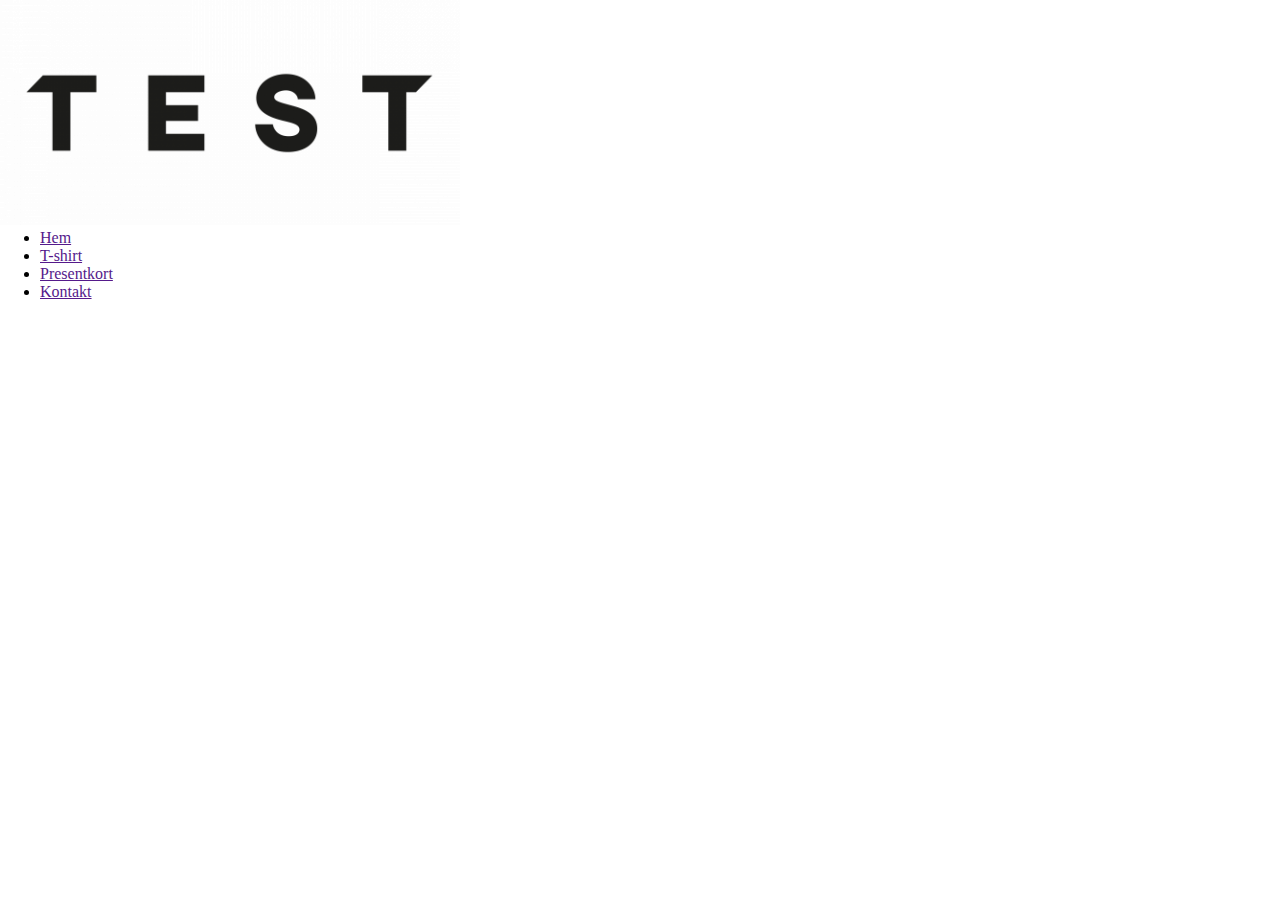
==== index.html @ 5d4c9a72 "lagt till hamburger-meny" ====
<!--todo-->
<!DOCTYPE html>
<html lang="en">
<head>
    <meta charset="UTF-8">
    <meta name="viewport" content="width=device-width, initial-scale=1.0">
    <title>Startsida</title>
    <link rel="stylesheet" href="css/style.css">

</head>
<body class="grid-wrapper">
 

    <header id="header">


        <a href="">

            <img class="logo" src="misc/test.png" alt="">
        
        </a>
        
    
        </header>

        <nav id="mobilmeny">
            <div class="meny-toggle">
                <div id="bar1"></div>
                <div id="bar2"></div>
                <div id="bar3"></div>
            </div>

            <div id="fake_bar">


            </div>

            <ul class="nav-links">
                <li>
                    <a href="">Hem</a>
                </li>
                <li>
                    <a href="">T-shirt</a>
                </li>
                <li>
                    <a href="">Presentkort</a>
                </li>
                <li>
                    <a href="">Kontakt</a>
                </li>
            </ul>
        </nav>
  

        <section id="banner">

        </section>

        <article id="article">


        </article>


    <script src="js/script.js"></script>
 
</body>
</html>
---- css/style.css ----
*{

    box-sizing: border-box;
    margin: 0;


}

html,body {
    width: 100%;
    height: 100%;
    margin: 0px;
    padding: 0px;
    overflow-x: hidden;
}

/* Styling Mobil-sida */

@media only screen and (max-width: 500px) {

    
    .grid-wrapper{


        display: grid;
        height: 100vh;
        width: 100vw;
        grid-template-columns: 1fr 1fr;
        grid-template-rows: 1fr 4fr 2fr 2fr 2fr ;
        grid-template-areas:
        
        "he na"
        "ba ba"
        "a1 a1"
        "s1 s1"
        "fo fo";
    }

    #header{
        grid-area: he;
        display: flex;
        background-color: gray;
        width: 100%;
        justify-content: space-around;
        align-items: center;
        z-index: 2;
    }

    .logo{

        width: 150px;
        height: 60x;

    }

    nav {

        grid-area: na;
        z-index: 1;
    }

    #mobilmeny{

        background-color: gray;    }


    .meny-toggle {

        position: absolute;
        top: 25px;
        right: 60px;
        cursor: pointer;
    }

    #fake_bar{
        z-index: 2;
        height: 100%;
        width: 100%;
        background-color: gray;
    }


    .meny-toggle div{
        margin-top: 5px;
        width: 25px;
        height: 3px;
        background-color: white;
        border-radius: 10%;
    }

    #bar1{

        border-radius: 5px;

    }

    #bar2{
        border-radius: 5px;

    }

    #bar3{

        border-radius: 5px;

    }

    .toggle #bar1 {
        transform: rotate(-45deg) translate(-5px, 6px);
    }
    
    .toggle #bar2 {
        opacity: 0;
    }
    
    .toggle #bar3 {
        transform: rotate(45deg) translate(-5px, -6px);
    }

    .nav-links{


      position: absolute;
      top: -1000px;
      left: 0;
      display: flex;
      justify-content: space-evenly;
      align-items: center;
    flex-direction: column;
      background-color: white;
      transition: all 0.2s;  
      height: 305px;
      width: 100%;
      z-index: -1;
      transition: 1.4s;
    }

    .nav-active{

       
        top: 76px !important; 
        z-index: -1;
        display: flex;
        justify-content: space-evenly;
        align-items: center;
    }

    #mobilmeny{

        text-decoration: none;

    }

    .nav-links{

        list-style-type: none;

    }

    .nav-links a{

        font-family: -apple-system, BlinkMacSystemFont, 'Segoe UI', Roboto, Oxygen, Ubuntu, Cantarell, 'Open Sans', 'Helvetica Neue', sans-serif;
        text-decoration: none;
        color: black;
        font-size: 20px;
    }




    #menu{

        display: none;

    }

    #banner{

        background-color: rgb(27, 112, 32);
        grid-area: ba;
    }


    #article{
        background-color: black;
        grid-area: a1;


    }
}
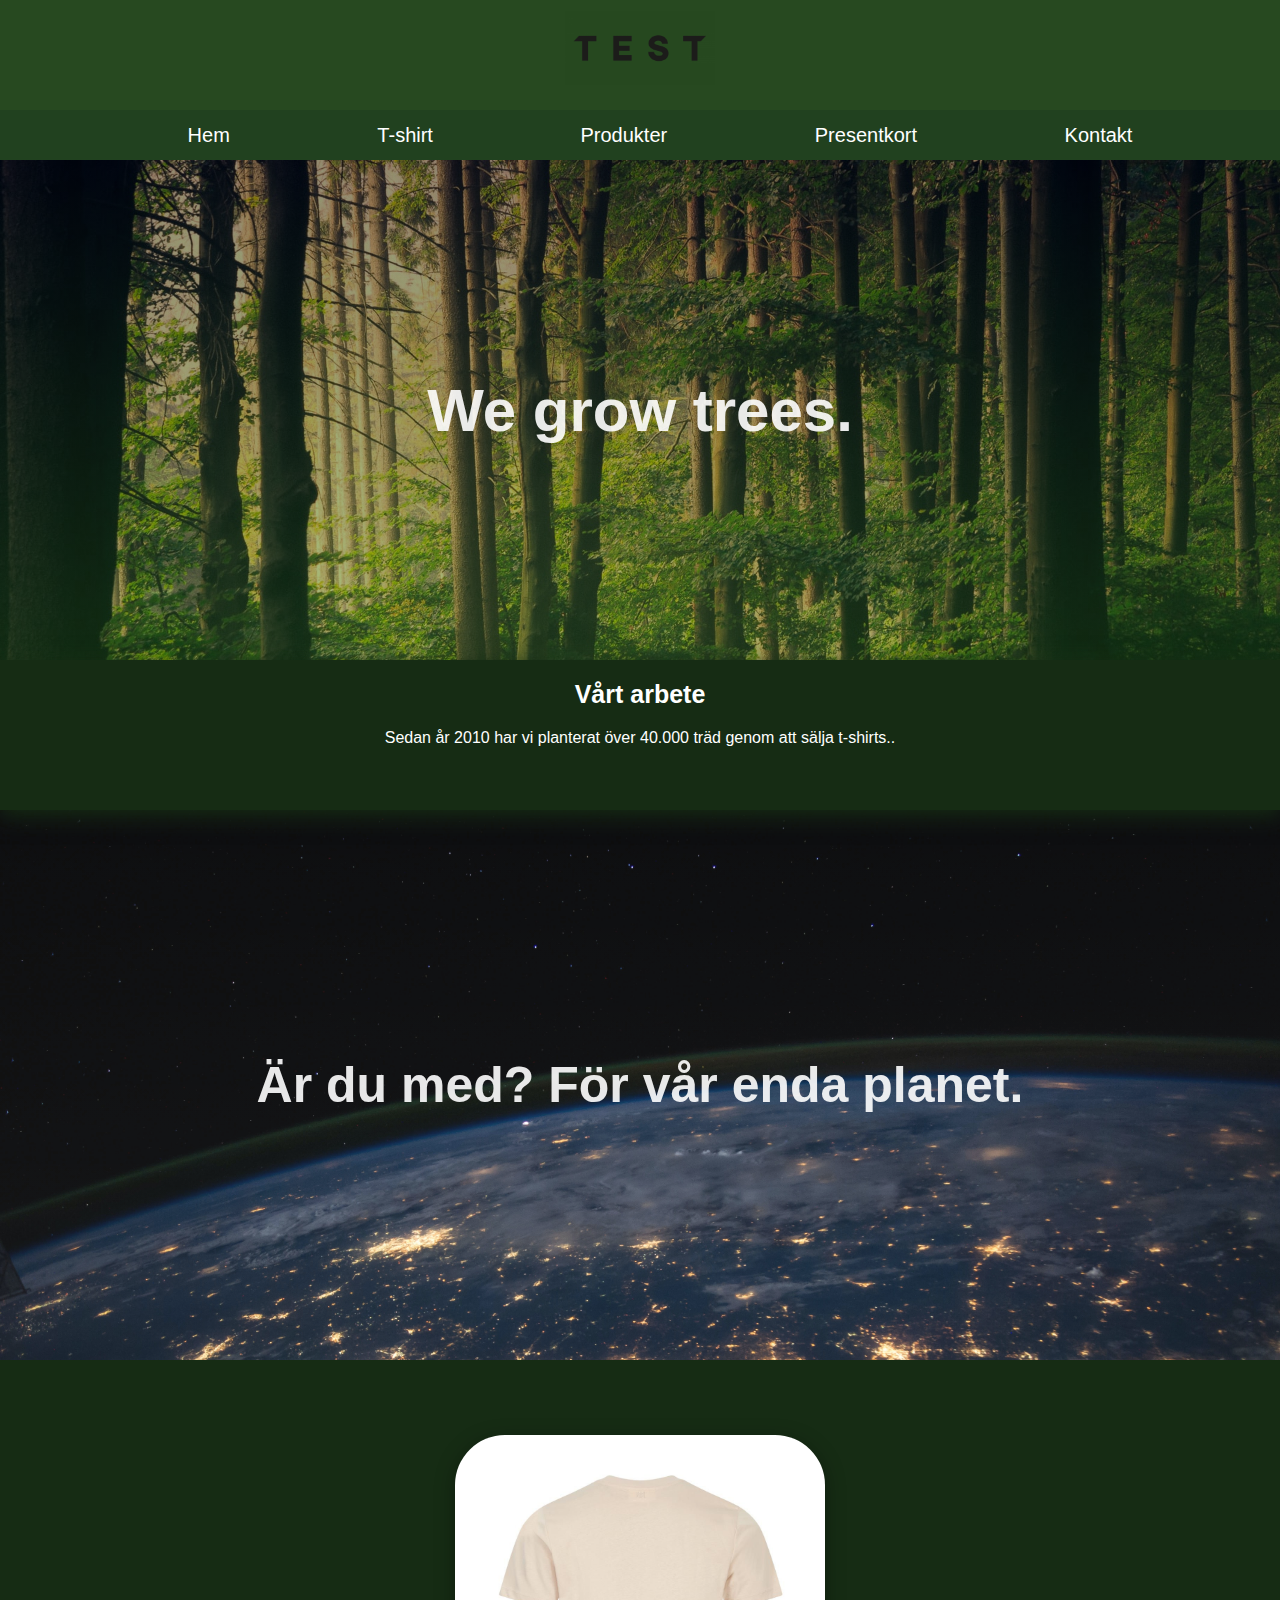
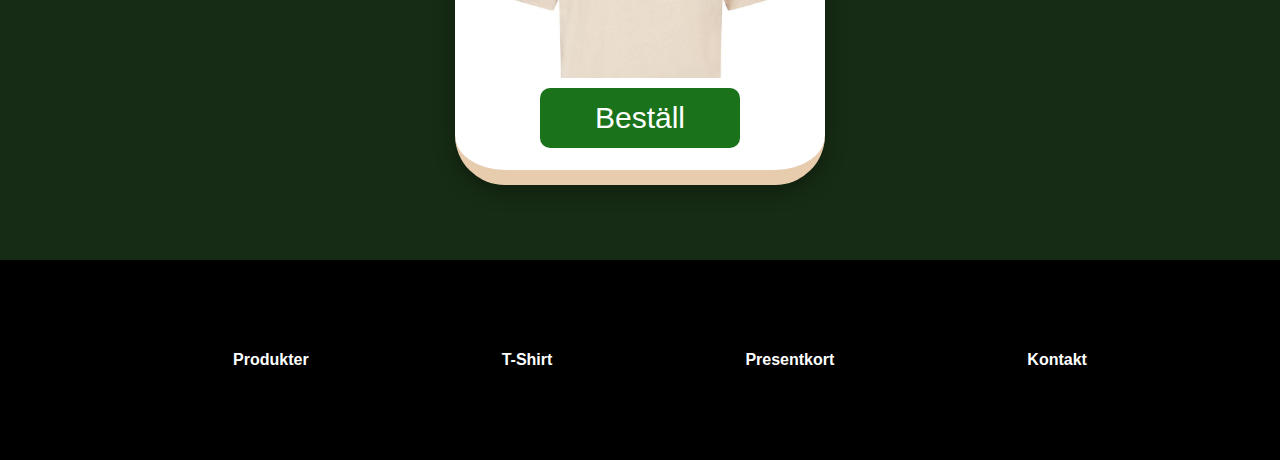
==== commit 63753134: "bytt media queries så att mobilen är allmän + lite annat" ====
--- a/index.html
+++ b/index.html
@@ -39,8 +39,12 @@
                 <li>
                     <a href="">Hem</a>
                 </li>
+
                 <li>
                     <a href="">T-shirt</a>
+                </li>
+                <li>
+                    <a href="">Produkter</a>
                 </li>
                 <li>
                     <a href="">Presentkort</a>
@@ -54,13 +58,52 @@
 
         <section id="banner">
 
+                <h1>We grow trees.</h1>
+
         </section>
 
         <article id="article">
-
+            <h2>Vårt arbete</h2>
+            <p>Sedan år 2010 har vi planterat över 40.000 träd genom att sälja t-shirts..</p>
 
         </article>
 
+        <section id="section">
+
+            <h3>Är du med? För vår enda planet.</h1>
+
+            
+        </section>
+
+        <section id="produkt_display">
+            
+            <div id="produkt">
+
+                <div id="produkt_bild">
+                    
+
+            
+
+                </div>
+
+                <div class="buy_button">Beställ</div>
+
+            </div>
+
+
+        </section>
+
+
+        <footer>
+
+            <ul id="footer_meny">
+                <li>Produkter</li>
+                <li>T-Shirt</li>
+                <li>Presentkort</li>
+                <li>Kontakt</li>
+              </ul>
+
+        </footer>
 
     <script src="js/script.js"></script>
  
--- a/css/style.css
+++ b/css/style.css
@@ -2,7 +2,9 @@
 
     box-sizing: border-box;
     margin: 0;
-
+    color: white;
+    font-family: -apple-system, BlinkMacSystemFont, 'Segoe UI', Roboto, Oxygen, Ubuntu, Cantarell, 'Open Sans', 'Helvetica Neue', sans-serif;
+    list-style-type: none;
 
 }
 
@@ -16,30 +18,31 @@
 
 /* Styling Mobil-sida */
 
-@media only screen and (max-width: 500px) {
+
 
     
     .grid-wrapper{
 
 
         display: grid;
-        height: 100vh;
-        width: 100vw;
+        height: 1450px;
+        width: 100%;
         grid-template-columns: 1fr 1fr;
-        grid-template-rows: 1fr 4fr 2fr 2fr 2fr ;
+        grid-template-rows: 100px 300px 150px 300px 400px 200px ;
         grid-template-areas:
         
         "he na"
         "ba ba"
         "a1 a1"
         "s1 s1"
+        "pr pr"
         "fo fo";
     }
 
     #header{
         grid-area: he;
         display: flex;
-        background-color: gray;
+        background-color: rgb(39, 73, 32);
         width: 100%;
         justify-content: space-around;
         align-items: center;
@@ -61,7 +64,7 @@
 
     #mobilmeny{
 
-        background-color: gray;    }
+        background-color: rgb(39, 73, 32);    }
 
 
     .meny-toggle {
@@ -76,7 +79,7 @@
         z-index: 2;
         height: 100%;
         width: 100%;
-        background-color: gray;
+        background-color: rgb(39, 73, 32);
     }
 
 
@@ -119,7 +122,7 @@
 
     .nav-links{
 
-
+        
       position: absolute;
       top: -1000px;
       left: 0;
@@ -127,7 +130,7 @@
       justify-content: space-evenly;
       align-items: center;
     flex-direction: column;
-      background-color: white;
+      background-color: rgb(33, 65, 31);
       transition: all 0.2s;  
       height: 305px;
       width: 100%;
@@ -145,23 +148,21 @@
         align-items: center;
     }
 
+
+
     #mobilmeny{
 
         text-decoration: none;
 
     }
 
-    .nav-links{
-
-        list-style-type: none;
-
-    }
+
 
     .nav-links a{
 
         font-family: -apple-system, BlinkMacSystemFont, 'Segoe UI', Roboto, Oxygen, Ubuntu, Cantarell, 'Open Sans', 'Helvetica Neue', sans-serif;
         text-decoration: none;
-        color: black;
+        color: rgb(255, 255, 255);
         font-size: 20px;
     }
 
@@ -175,16 +176,188 @@
     }
 
     #banner{
-
-        background-color: rgb(27, 112, 32);
+        display: flex;
+        justify-content: center;
+        align-items: center;
+        background-image: linear-gradient(#0000006c, #2a5e0765),  url(/img/nature.jpg);
+        background-size: cover;
         grid-area: ba;
     }
 
 
+    article h2{
+
+        margin-top: 20px;
+        text-align: center;
+    }
+
+    article p{
+
+        margin-top: 20px;
+        text-align: center;
+    }
+
+    h1{
+        opacity: 0.9;
+        font-size: 45px;
+
+    }
+
+    h2{
+
+        font-size: 25px;
+
+    }
+
+    h3{
+        opacity: 0.9;
+        font-size: 22px;
+
+    }
+
+
+
+
     #article{
+        display: flex;
+        background-color: rgb(22, 44, 20);
+        grid-area: a1;
+        display: inline-block;
+        box-shadow: 0px 5px 20px rgb(22, 44, 20);
+        z-index: 3;
+    }
+
+    #section{
+
+        display: flex;
+        background-color: rgb(124, 124, 124);
+        grid-area: s1;
+        background-image: linear-gradient(#ffffff0e, #ffffff15),  url(/img/space.jpg);
+        background-size: cover;
+        justify-content: center;
+        align-items: center;
+    }
+
+
+    #produkt_display{
+
+        display: flex;
+        grid-area: pr;
+        background-color: rgb(22, 44, 20);
+        justify-content: center;
+        align-items: center;
+
+
+    }
+
+    #produkt{
+        display: flex;
+        justify-content: center;
+        align-items: center;
+        flex-direction: column;
+        background-color: #FFFFFF;
+        width: 370px;
+        height: 350px;
+        border-radius: 50px;
+        border-bottom: 15px solid #e7cdae;
+        box-shadow: 0px 5px 20px rgba(0, 0, 0, 0.349);
+
+    }
+
+    #produkt_bild{
+
+        
+        background-image: url(/img/tshirt.jpg);
+        background-size: cover;
+        width: 350px;
+        height: 220px;
+        
+
+    }
+
+    .buy_button{
+
+        display: flex;
+        align-items: center;
+        width: 200px;
+        height: 60px;
+        border-radius: 10px;
+        font-size: 30px;
+        font-family: -apple-system, BlinkMacSystemFont, 'Segoe UI', Roboto, Oxygen, Ubuntu, Cantarell, 'Open Sans', 'Helvetica Neue', sans-serif;
+        justify-content: center;
+        color: white;
+        margin-top: 10px;
+        background-color: rgb(26, 114, 26);
+
+    }
+
+    footer{
+
+
+        grid-area: fo;
         background-color: black;
-        grid-area: a1;
-
-
-    }
-}+    }
+
+
+    #footer_meny{
+
+        display: flex;
+        justify-content: space-evenly;
+        height: 100%;
+        align-items: center;
+        font-weight: bold;
+
+    }
+    
+    
+      
+
+    /* Styling Desktop-sida */
+
+    @media only screen and (min-width: 600px) {
+
+        .grid-wrapper{
+
+
+            display: grid;
+            height: 2060px;
+            width: 100%;
+            grid-template-columns: 1fr 1fr;
+            grid-template-rows: 100px 60px 500px 150px 550px 500px 200px ;
+            grid-template-areas:
+            
+            "he he"
+            "na na"
+            "ba ba"
+            "a1 a1"
+            "s1 s1"
+            "pr pr"
+            "fo fo";
+        }
+
+        .nav-links{
+
+            position: static;
+            height: 50px;
+            flex-direction: row;
+        }
+
+        #fake_bar{
+
+            height: 10px;
+
+        }
+
+        h1{
+
+            font-size: 60px;
+
+        }
+
+        h3{
+
+            font-size: 50px;
+
+        }
+
+    }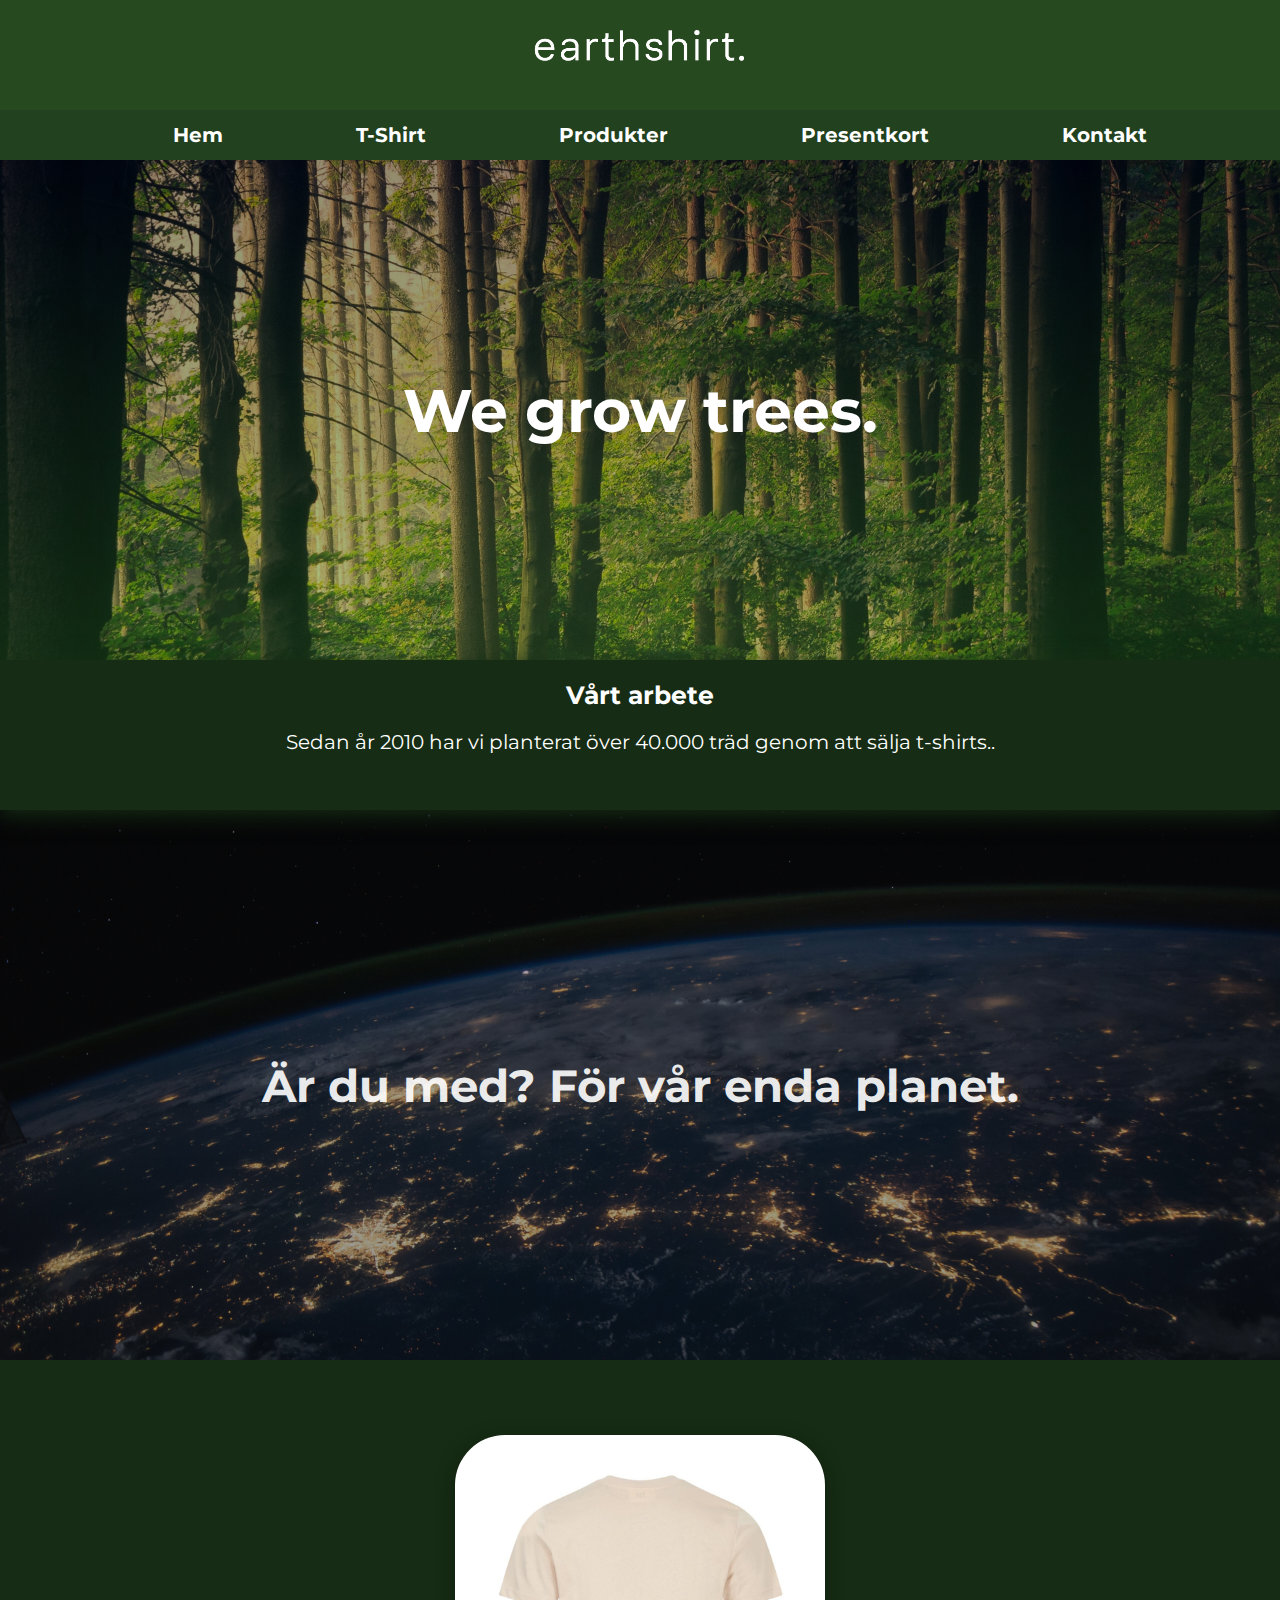
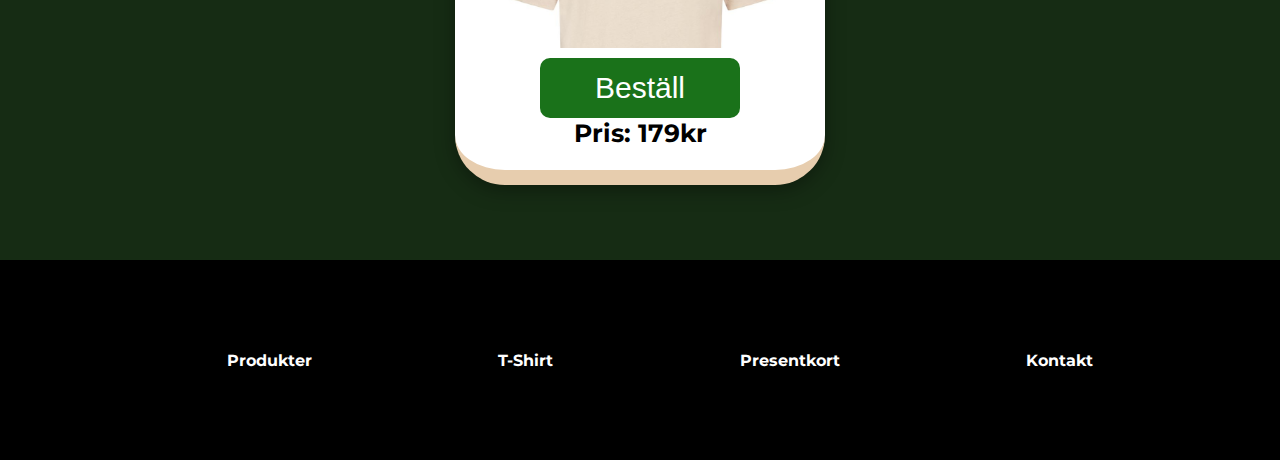
==== commit f911e9e4: "lagt till logga, fixat paletter till tshirt, ändrat sortiment/produkter sida" ====
--- a/index.html
+++ b/index.html
@@ -6,6 +6,9 @@
     <meta name="viewport" content="width=device-width, initial-scale=1.0">
     <title>Startsida</title>
     <link rel="stylesheet" href="css/style.css">
+
+    <link rel="preconnect" href="https://fonts.gstatic.com">
+    <link href="https://fonts.googleapis.com/css2?family=Montserrat:wght@300&display=swap" rel="stylesheet">
 
 </head>
 <body class="grid-wrapper">
@@ -16,7 +19,7 @@
 
         <a href="">
 
-            <img class="logo" src="misc/test.png" alt="">
+            <img class="logo" src="img/earthshirt_logo.png" alt="">
         
         </a>
         
@@ -37,38 +40,48 @@
 
             <ul class="nav-links">
                 <li>
-                    <a href="">Hem</a>
+                    <strong>
+                        <a href="/index.html">Hem</a>
+                    </strong>
+                    
                 </li>
 
                 <li>
-                    <a href="">T-shirt</a>
+                    <strong>
+                        <a href="/tshirt.html">T-Shirt</a>
+                    </strong>
                 </li>
                 <li>
-                    <a href="">Produkter</a>
+                <strong>
+                    <a href="/produkter.html">Produkter</a>
+                </strong>
                 </li>
                 <li>
-                    <a href="">Presentkort</a>
+                    <strong>
+                        <a href="/presentkort.html">Presentkort</a>
+                    </strong>
+                    
                 </li>
                 <li>
-                    <a href="">Kontakt</a>
+                    <strong>
+                        <a href="/kontakt.html">Kontakt</a>
+                    </strong>
                 </li>
             </ul>
         </nav>
   
 
         <section id="banner">
-
                 <h1>We grow trees.</h1>
-
         </section>
 
-        <article id="article">
+        <article id="article_home">
             <h2>Vårt arbete</h2>
             <p>Sedan år 2010 har vi planterat över 40.000 träd genom att sälja t-shirts..</p>
 
         </article>
 
-        <section id="section">
+        <section id="section_planet">
 
             <h3>Är du med? För vår enda planet.</h1>
 
@@ -86,8 +99,8 @@
 
                 </div>
 
-                <div class="buy_button">Beställ</div>
-
+                <a href="/tshirt.html" class="buy_button">Beställ</a>
+                <h2 id="pris">Pris: 179kr</h2>
             </div>
 
 
--- a/css/style.css
+++ b/css/style.css
@@ -3,10 +3,12 @@
     box-sizing: border-box;
     margin: 0;
     color: white;
-    font-family: -apple-system, BlinkMacSystemFont, 'Segoe UI', Roboto, Oxygen, Ubuntu, Cantarell, 'Open Sans', 'Helvetica Neue', sans-serif;
+    font-family: 'Montserrat', sans-serif;
     list-style-type: none;
 
 }
+
+
 
 html,body {
     width: 100%;
@@ -17,10 +19,7 @@
 }
 
 /* Styling Mobil-sida */
-
-
-
-    
+ 
     .grid-wrapper{
 
 
@@ -39,6 +38,62 @@
         "fo fo";
     }
 
+    .grid-wrapper-tshirt{
+
+
+        display: grid;
+        height: 1700px;
+        width: 100%;
+        grid-template-columns: 1fr 1fr;
+        grid-template-rows: 100px 350px 350px 300px 400px 200px ;
+        grid-template-areas:
+        
+        "he na"
+        "pi pi"
+        "if if"
+        "ik ik"
+        "gi gi"
+        "fo fo";
+
+
+
+    }
+
+    .grid-wrapper-produkter{
+
+        display: grid;
+        height: 2950px;
+        width: 100%;
+        grid-template-columns: 1fr 1fr;
+        grid-template-rows: 100px 150px 1250px 1250px 200px ;
+        grid-template-areas:
+        
+        "he na"
+        "pf pf"
+        "p1 p1"
+        "p2 p2"
+        "fo fo";
+
+    }
+
+    .grid-wrapper-presentkort {
+        
+        display: grid;
+        height: 1350px;
+        width: 100%;
+        grid-template-columns: 1fr 1fr;
+        grid-template-rows: 100px 600px 450px 200px ;
+        grid-template-areas:
+        
+        "he na"
+        "pk pk"
+        "ch ch"
+        "fo fo";
+
+        
+    }
+
+
     #header{
         grid-area: he;
         display: flex;
@@ -51,8 +106,8 @@
 
     .logo{
 
-        width: 150px;
-        height: 60x;
+        width: 250px;
+        height: 50px;
 
     }
 
@@ -129,7 +184,7 @@
       display: flex;
       justify-content: space-evenly;
       align-items: center;
-    flex-direction: column;
+        flex-direction: column;
       background-color: rgb(33, 65, 31);
       transition: all 0.2s;  
       height: 305px;
@@ -160,14 +215,18 @@
 
     .nav-links a{
 
-        font-family: -apple-system, BlinkMacSystemFont, 'Segoe UI', Roboto, Oxygen, Ubuntu, Cantarell, 'Open Sans', 'Helvetica Neue', sans-serif;
+        font-family: 'Montserrat', sans-serif;
         text-decoration: none;
         color: rgb(255, 255, 255);
         font-size: 20px;
     }
 
 
-
+    #pris {
+
+        color: black;
+
+    }
 
     #menu{
 
@@ -185,21 +244,23 @@
     }
 
 
-    article h2{
+
+    #article_home h2{
 
         margin-top: 20px;
         text-align: center;
     }
 
-    article p{
+    #article_home p{
 
         margin-top: 20px;
         text-align: center;
     }
 
     h1{
-        opacity: 0.9;
+        opacity: 1;
         font-size: 45px;
+     
 
     }
 
@@ -218,7 +279,7 @@
 
 
 
-    #article{
+    #article_home{
         display: flex;
         background-color: rgb(22, 44, 20);
         grid-area: a1;
@@ -227,7 +288,7 @@
         z-index: 3;
     }
 
-    #section{
+    #section_planet{
 
         display: flex;
         background-color: rgb(124, 124, 124);
@@ -270,7 +331,7 @@
         background-image: url(/img/tshirt.jpg);
         background-size: cover;
         width: 350px;
-        height: 220px;
+        height: 190px;
         
 
     }
@@ -286,6 +347,7 @@
         font-family: -apple-system, BlinkMacSystemFont, 'Segoe UI', Roboto, Oxygen, Ubuntu, Cantarell, 'Open Sans', 'Helvetica Neue', sans-serif;
         justify-content: center;
         color: white;
+        text-decoration: none;
         margin-top: 10px;
         background-color: rgb(26, 114, 26);
 
@@ -308,9 +370,267 @@
         font-weight: bold;
 
     }
-    
-    
-      
+
+    /* T-Shirt-produktsida */
+    
+    
+    #product-images{
+        grid-area: pi;
+        background-color: rgb(255, 255, 255);
+    
+    }
+
+    #product-images #product-image{
+        width: 100%;
+        height:100%;
+        background-color: rgb(255, 255, 255);
+        display: flex;
+        justify-content: center;
+        position: relative;
+    }
+
+    #product-info{
+        grid-area: if;
+        background-color: rgb(39 73 32);
+    }
+
+    #text-holder{
+
+        width: 100%;
+        height: 300px;
+        display: flex;
+        justify-content: center;
+        align-items: center;
+        flex-direction: column;
+    }
+
+
+    #text-holder-gift{
+
+        width: 100%;
+        height: 300px;
+        display: flex;
+        justify-content: space-evenly;
+        align-items: center;
+        flex-direction: column;
+    }
+
+    .pris{
+
+        color: rgb(59, 182, 100);
+
+    }
+
+    #description{
+        margin-top: 30px;
+        margin-left: 30px;
+        margin-right: 30px;
+        text-align: center;
+    }
+
+    #pic1{
+        width: 330px;
+        height: 350px;
+    }
+    
+
+    #shadow{
+
+        position: absolute;
+        width: 100%;
+        height: 100%;
+        background-color: rgba(36, 73, 49, 0.151);    
+    }
+
+
+
+    /* Paletter */
+
+    #palettes{
+        width: 100%;
+        display: flex;
+        z-index: 2;
+        position: absolute;
+        bottom: 0;
+    }
+
+ 
+
+    #palettes a {
+        height: 30px;
+        width: 30px;
+        box-shadow: 2px 1px 10px rgb(0, 0, 0);
+        display: block;
+        margin-left: 10px;
+        margin-bottom: 20px;
+        border-radius: 30px;
+
+    }
+
+
+    #green{
+
+        background-color: rgb(12, 87, 21);
+
+    }
+
+    #blue {
+
+        background-color: rgb(8, 66, 141);
+
+    }
+
+    #red{
+
+        background-color: rgb(235, 13, 13);
+
+    }
+
+    
+    .kolumn {
+
+        width: 100%;
+        align-items: center;
+        text-align: center;
+        display: flex;
+        flex-direction: column;
+
+
+    }
+
+    #ikoner{
+        width: 100%;
+        display: flex;
+    }
+
+    #process{
+
+        grid-area: ik;
+        display: flex;
+        flex-direction: column;
+        justify-content: center;
+        align-items: center;
+        background-color: rgba(125, 185, 117, 0.479);
+    }
+
+    #process h2{
+
+
+        color: rgba(44, 44, 44, 0.973);
+        margin-bottom: 30px;
+    }
+
+
+    #process p{
+        font-weight: bold;
+        color: rgb(54, 54, 54);
+    }
+    
+
+    /* Produkter-sida */
+
+
+
+    #produkter_rubrik{
+
+        color: rgb(27, 77, 27);
+
+    }
+
+    #produkter_info{
+
+        grid-area: pf;
+        display: flex;
+        justify-content: center;
+        align-items: center;
+    }
+
+    #product-section-1{
+
+        grid-area: p1;
+        display: flex;
+        flex-direction: column;
+        justify-content: space-evenly;
+        align-items: center;
+    }
+
+    #product-section-2{
+
+        grid-area: p2;
+        display: flex;
+        flex-direction: column;
+        justify-content: space-evenly;
+        align-items: center;
+
+    }
+
+    .product-box{
+
+        display: flex;
+        flex-direction: column-reverse;
+        justify-content: center;
+        align-items: center;
+        background-color: rgba(128, 128, 128, 0.171);
+        box-shadow: 5px 5px 25px rgb(0, 0, 0);
+        border-radius: 25px;
+        height: 380px;
+        width: 355px;
+    }
+
+    #produkt-1{
+
+
+        background-image: url("/img/tshirt.jpg");
+        background-size: cover;
+        background-repeat: no-repeat;
+
+    }
+
+
+    
+    .kolumn img{
+
+        display: inline;
+        width: 80px;
+
+    }
+
+
+
+    #giftcard{
+
+        grid-area: gi;
+        background-image: url(/img/presentkort_front.jpg);
+        background-size: cover;
+    }
+
+
+    /* Presentkorts-sida */
+
+    #presentkort_main{
+        grid-area: pk;
+        background-color: rgb(77, 136, 77);
+        width: 100%;
+        display: flex;
+        flex-direction: column;
+        align-items: center;
+    }
+
+    #presentkort_main img{
+
+        width: 200px;
+        height: 200px;
+
+    }
+
+    #choose {
+
+        grid-area: ch;
+        background-color: gray;
+
+    }
+
+
 
     /* Styling Desktop-sida */
 
@@ -335,6 +655,55 @@
             "fo fo";
         }
 
+        .grid-wrapper-tshirt{
+
+
+            display: grid;
+            height: 1560px;
+            width: 100%;
+            grid-template-columns: 1fr 1fr;
+            grid-template-rows: 100px 60px 500px 300px 400px 200px ;
+            grid-template-areas:
+            
+            "he he"
+            "na na"
+            "pi if"
+            "ik ik"
+            "gi gi"
+            "fo fo";
+        }
+
+        .grid-wrapper-produkter{
+
+            display: grid;
+            height: 2110px;
+            width: 100%;
+            grid-template-columns: 1fr 1fr;
+            grid-template-rows: 100px 60px 150px 800px 800px 200px ;
+            grid-template-areas:
+            
+            "he he"
+            "na na"
+            "pf pf"
+            "p1 p2"
+            "p1 p2"
+            "fo fo";
+    
+        }
+
+
+    
+
+
+        #pic1{
+
+            margin-top: 55px;
+
+        }
+
+
+
+
         .nav-links{
 
             position: static;
@@ -356,8 +725,30 @@
 
         h3{
 
-            font-size: 50px;
-
-        }
+            font-size: 45px;
+        }
+
+        h4{
+
+            font-size: 80px;
+        }
+
+        p{
+
+            font-size: 20px;
+
+        }
+
+ 
+        /* Index-sidan */
+        
+        #section_planet{
+
+            background-image: linear-gradient(#1111115d, #14131371),  url(/img/space.jpg); 
+            background-position: center;
+
+        }
+
+        /* Presenkorts-sida */
 
     }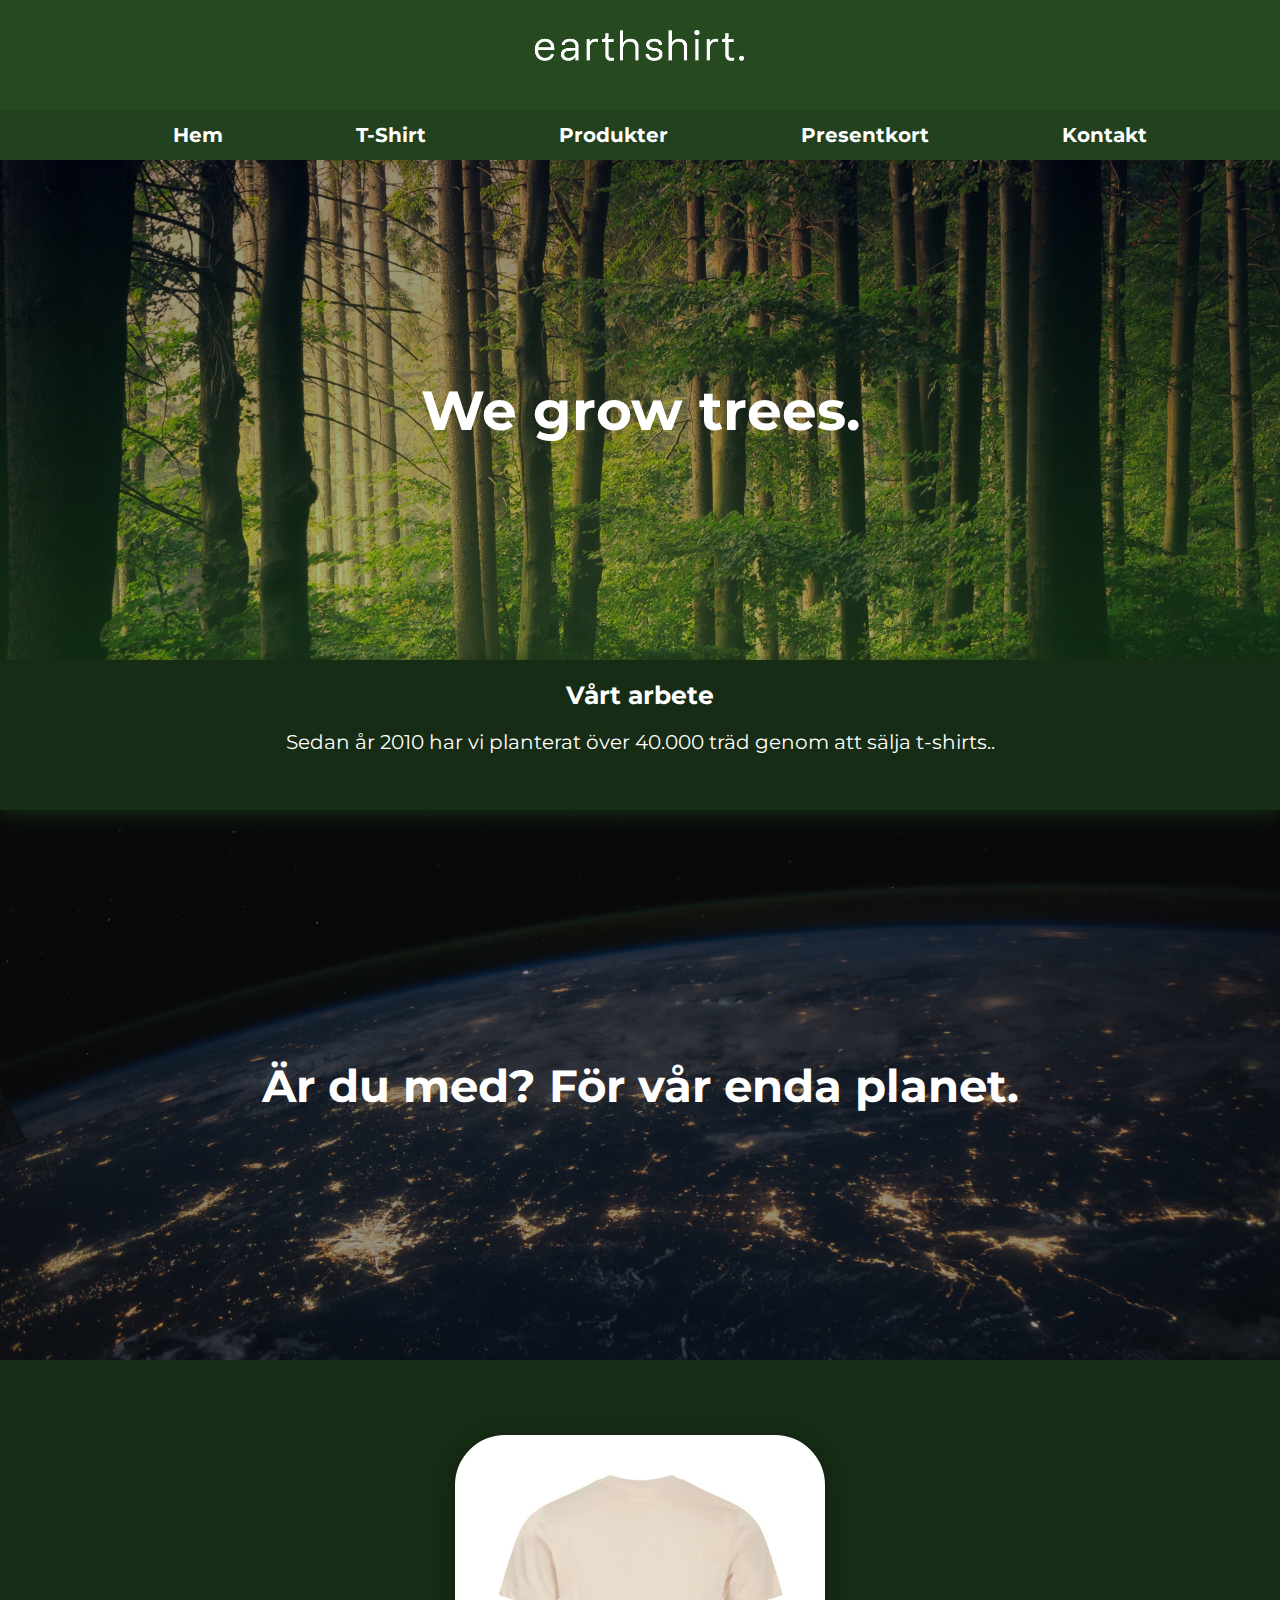
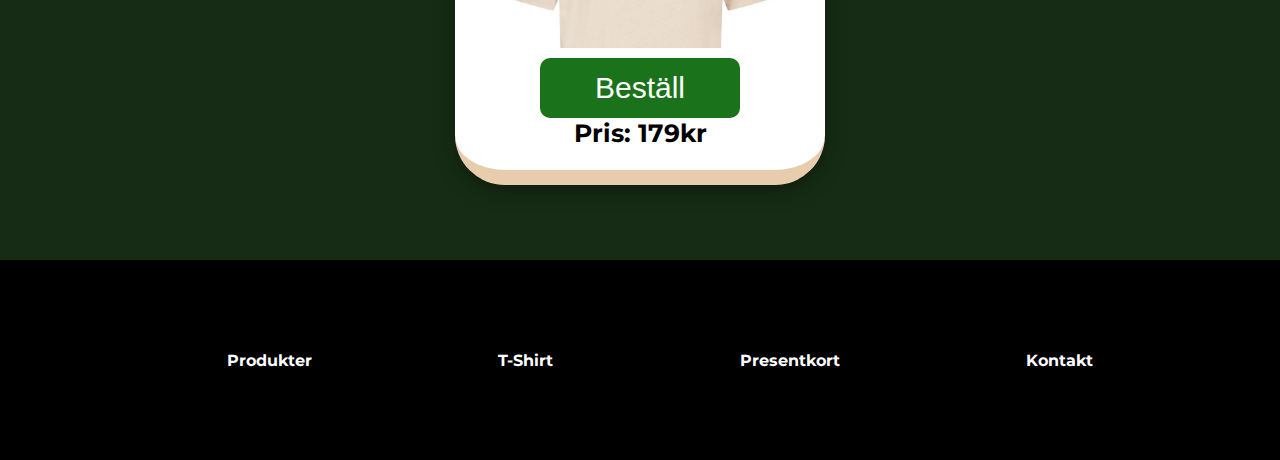
==== commit 65971aa6: "presentkorts-sida, justering på t-shirt sida, fler tshirts" ====
--- a/index.html
+++ b/index.html
@@ -83,7 +83,7 @@
 
         <section id="section_planet">
 
-            <h3>Är du med? För vår enda planet.</h1>
+            <h4>Är du med? För vår enda planet.</h4>
 
             
         </section>
--- a/css/style.css
+++ b/css/style.css
@@ -1,3 +1,5 @@
+html{scroll-behavior:smooth}
+
 *{
 
     box-sizing: border-box;
@@ -8,6 +10,12 @@
 
 }
 
+
+a {
+
+    text-decoration: none;
+
+}
 
 
 html,body {
@@ -16,6 +24,7 @@
     margin: 0px;
     padding: 0px;
     overflow-x: hidden;
+  
 }
 
 /* Styling Mobil-sida */
@@ -79,18 +88,19 @@
     .grid-wrapper-presentkort {
         
         display: grid;
-        height: 1350px;
+        height: 1950px;
         width: 100%;
         grid-template-columns: 1fr 1fr;
-        grid-template-rows: 100px 600px 450px 200px ;
+        grid-template-rows: 100px 600px 400px 50px 600px 200px ;
         grid-template-areas:
         
         "he na"
         "pk pk"
+        "tx tx"
+        "ti ti"
         "ch ch"
         "fo fo";
-
-        
+ 
     }
 
 
@@ -276,6 +286,12 @@
 
     }
 
+    h4{
+        opacity: 1;
+        font-size: 20px;
+
+    }
+
 
 
 
@@ -293,7 +309,7 @@
         display: flex;
         background-color: rgb(124, 124, 124);
         grid-area: s1;
-        background-image: linear-gradient(#ffffff0e, #ffffff15),  url(/img/space.jpg);
+        background-image: linear-gradient(#00000091, #0000006e),  url(/img/space.jpg);
         background-size: cover;
         justify-content: center;
         align-items: center;
@@ -328,7 +344,7 @@
     #produkt_bild{
 
         
-        background-image: url(/img/tshirt.jpg);
+        background-image: url(/img/tshirt-beige.png);
         background-size: cover;
         width: 350px;
         height: 190px;
@@ -377,25 +393,32 @@
     #product-images{
         grid-area: pi;
         background-color: rgb(255, 255, 255);
-    
+        
     }
 
     #product-images #product-image{
         width: 100%;
-        height:100%;
+        height: 100%;
         background-color: rgb(255, 255, 255);
         display: flex;
         justify-content: center;
         position: relative;
+    }
+
+    #product-images #product-image img{
+        margin-top: 30px;
+        width: 250px;
+        height: 250px;
     }
 
     #product-info{
         grid-area: if;
         background-color: rgb(39 73 32);
+        
     }
 
     #text-holder{
-
+        margin-top: 20px;
         width: 100%;
         height: 300px;
         display: flex;
@@ -413,6 +436,12 @@
         justify-content: space-evenly;
         align-items: center;
         flex-direction: column;
+    }
+
+    #text-holder-gift h2{
+
+        text-align: center;
+
     }
 
     .pris{
@@ -456,7 +485,7 @@
 
  
 
-    #palettes a {
+    #palettes div {
         height: 30px;
         width: 30px;
         box-shadow: 2px 1px 10px rgb(0, 0, 0);
@@ -467,22 +496,41 @@
 
     }
 
-
-    #green{
+    #color_text{
+
+        color:black;
+        margin-left: 10px;
+    }
+
+    .green{
 
         background-color: rgb(12, 87, 21);
 
     }
 
-    #blue {
+    .blue {
 
         background-color: rgb(8, 66, 141);
 
     }
 
-    #red{
+    .red{
 
         background-color: rgb(235, 13, 13);
+
+    }
+
+    .beige{
+        
+        background-color: rgb(249, 228, 183);
+
+    }
+
+
+
+    .invisible{
+
+        display: none;
 
     }
 
@@ -580,12 +628,38 @@
     #produkt-1{
 
 
-        background-image: url("/img/tshirt.jpg");
+        background-image: url("/img/tshirt-beige.png");
         background-size: cover;
         background-repeat: no-repeat;
 
     }
 
+    #produkt-2{
+
+
+        background-image: url("/img/tshirt-blue.png");
+        background-size: cover;
+        background-repeat: no-repeat;
+
+    }
+
+    #produkt-3{
+
+
+        background-image: url("/img/tshirt-green.png");
+        background-size: cover;
+        background-repeat: no-repeat;
+
+    }
+
+    #produkt-4{
+
+
+        background-image: url("/img/tshirt-red.png");
+        background-size: cover;
+        background-repeat: no-repeat;
+
+    }
 
     
     .kolumn img{
@@ -594,8 +668,6 @@
         width: 80px;
 
     }
-
-
 
     #giftcard{
 
@@ -605,36 +677,138 @@
     }
 
 
+
+
+
     /* Presentkorts-sida */
 
     #presentkort_main{
         grid-area: pk;
-        background-color: rgb(77, 136, 77);
-        width: 100%;
-        display: flex;
-        flex-direction: column;
-        align-items: center;
-    }
-
-    #presentkort_main img{
-
-        width: 200px;
-        height: 200px;
+        background-image: linear-gradient(#000000a6, #00000048), url("/img/giftcard_trees.jpg");
+        background-size: cover;
+        width: 100%;
+        height: 100%;
+        display: flex;
+        flex-direction: column;
+        align-items: center;
+        justify-content: center;
+    }
+
+
+    #rubrik_present{
+
+
+        font-size: 40px;
+        margin-bottom: 20px;
+
+    }
+
+    #text_present{
+
+        text-align: center;
+
+    }
+
+    #present_link{
+
+        margin-top: 40px;
+
+    }
+
+    #present_button{
+        
+        display: flex;
+        justify-content: center;
+        align-items: center;
+        width: 220px;
+        height: 60px;
+        border-radius: 50px;
+        background-image: linear-gradient(#245524, #2e6631);
+        box-shadow: 2px 1px 20px rgb(0, 0, 0);
+
+    }
+
+
+    #about_gift{
+
+        grid-area: tx;
+        background-color: whitesmoke;
+        display: flex;
+        flex-direction: column;
+        justify-content: space-evenly;
+        align-items: center;
+    }
+
+    #about_rubrik{
+
+        margin-top: 15px;
+        color: green;
+
+    }
+
+    #about_text{
+        line-height: 1.8;
+        text-align: center;
+        color: green;
+
+    }
+
+    #text_grid {
+
+        grid-area: ti;
+        background-color: whitesmoke;
+        display: flex;
+        justify-content: center;
+
+    }
+
+    #text_grid h2{
+
+        color: green;
 
     }
 
     #choose {
 
         grid-area: ch;
-        background-color: gray;
-
-    }
-
+        background-color: whitesmoke;
+        display: flex;
+        flex-direction: column;
+        align-items: center;
+
+    }
+
+    .select_amount {
+
+        background-image: linear-gradient(#5b775b, #2e6631);
+        width: 250px;
+        height: 100px;
+        border-radius: 30px;
+        margin-top: 20px;
+        display: flex;
+        justify-content: center;
+        align-items: center;
+        box-shadow: 1px 1px 10px rgb(0, 0, 0);
+
+
+    }
+
+    #choose h2{
+
+        color: green;
+
+    }
+
+    
+
+    
 
 
     /* Styling Desktop-sida */
 
-    @media only screen and (min-width: 600px) {
+    
+
+    @media only screen and (min-width: 750px) {
 
         .grid-wrapper{
 
@@ -691,6 +865,24 @@
     
         }
 
+        .grid-wrapper-presentkort {
+        
+            display: grid;
+            height: 1820px;
+            width: 100%;
+            grid-template-columns: 1fr 1fr;
+            grid-template-rows: 100px 60px 600px 400px 60px 400px 200px ;
+            grid-template-areas:
+            
+            "he he"
+            "na na"
+            "pk pk"
+            "tx tx"
+            "ti ti"
+            "ch ch"
+            "fo fo";
+     
+        }
 
     
 
@@ -719,18 +911,18 @@
 
         h1{
 
-            font-size: 60px;
+            font-size: 55px;
 
         }
 
         h3{
 
+            font-size: 50px;
+        }
+
+        h4{
+
             font-size: 45px;
-        }
-
-        h4{
-
-            font-size: 80px;
         }
 
         p{
@@ -744,11 +936,45 @@
         
         #section_planet{
 
-            background-image: linear-gradient(#1111115d, #14131371),  url(/img/space.jpg); 
+            background-image: linear-gradient(#11111181, #14131371),  url(/img/space.jpg); 
             background-position: center;
 
         }
 
+        /* T-Shirt-sida */
+
+        #product-images #product-image img{
+
+            width: 400px;
+            height: 400px;
+        }
+
         /* Presenkorts-sida */
 
+
+        #text_present{
+
+            font-size: 25px;
+
+        }
+
+
+        #about_text{
+
+            margin-left: 20%;
+            margin-right: 20%;
+
+        }
+
+
+        #choose{
+
+            flex-direction: row;
+            justify-content: space-evenly;
+            align-content: center;
+            flex-wrap: wrap;
+        }
+
+      
+
     }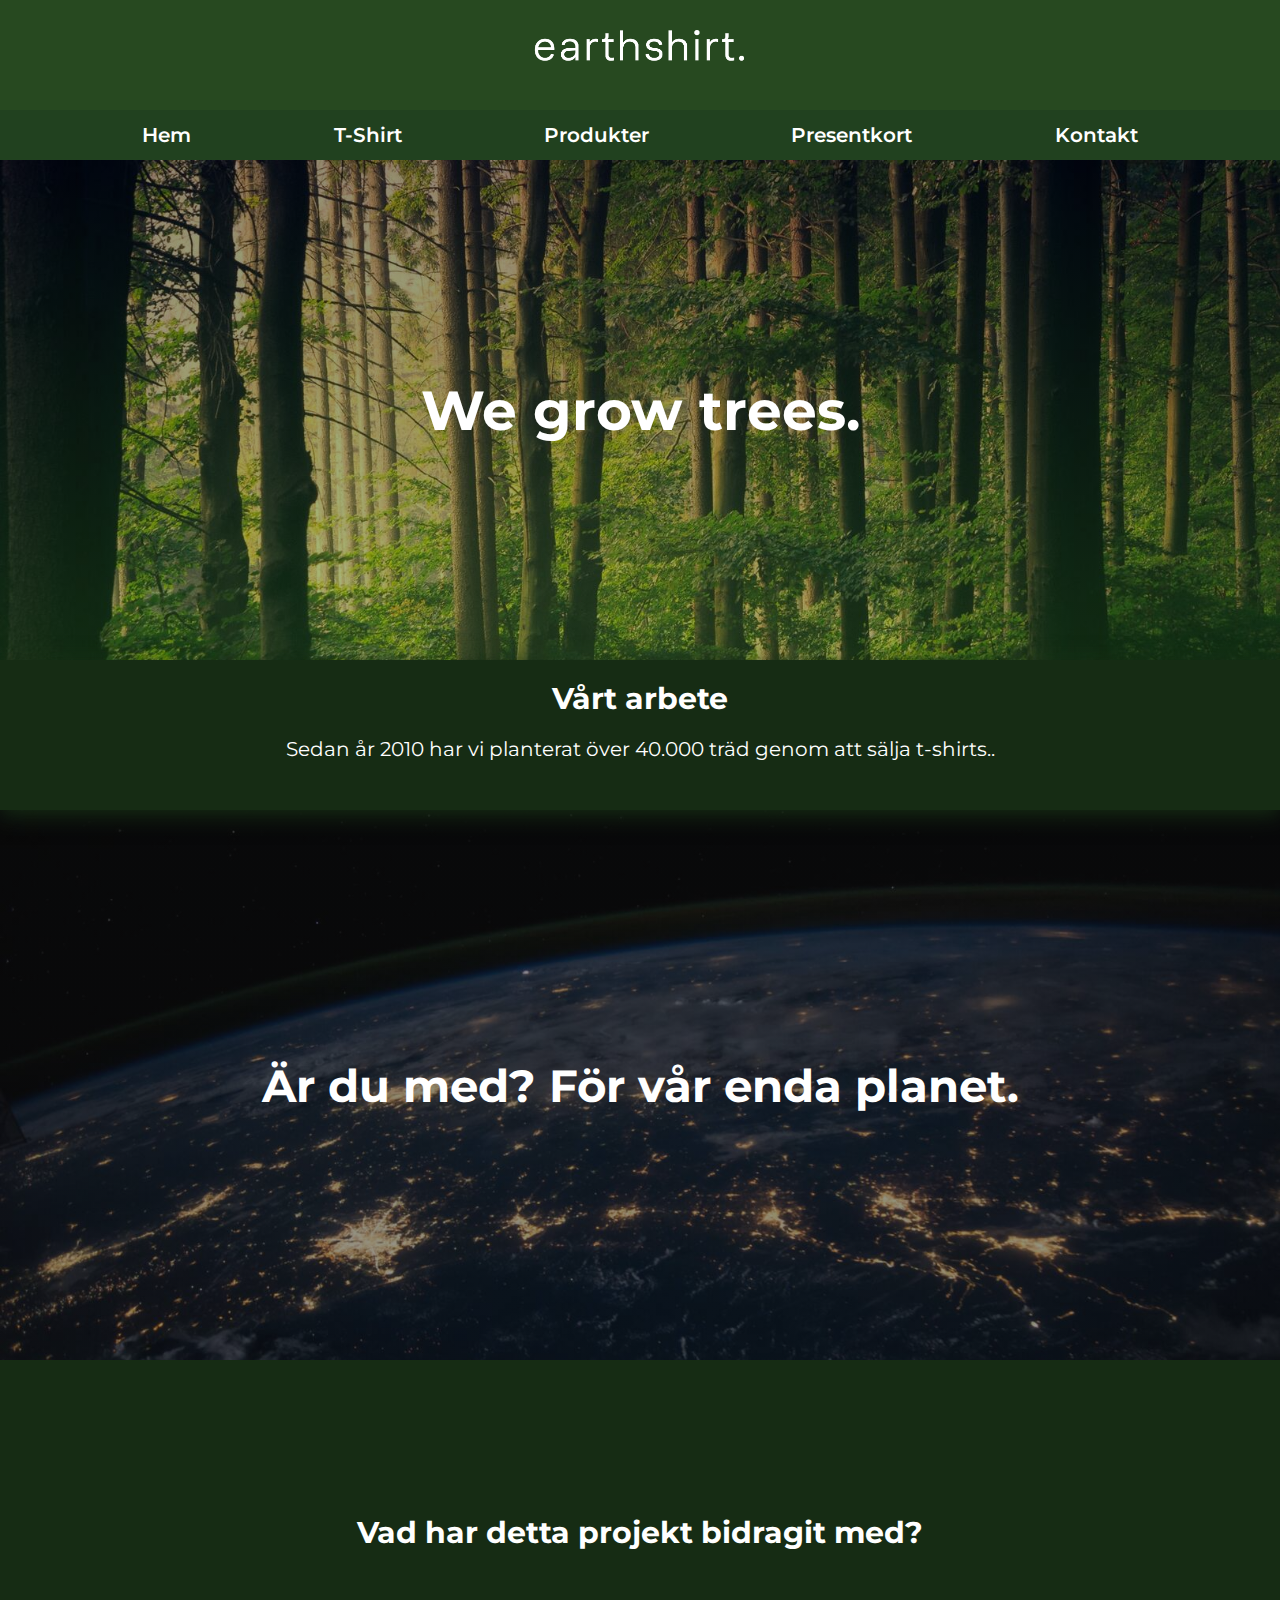
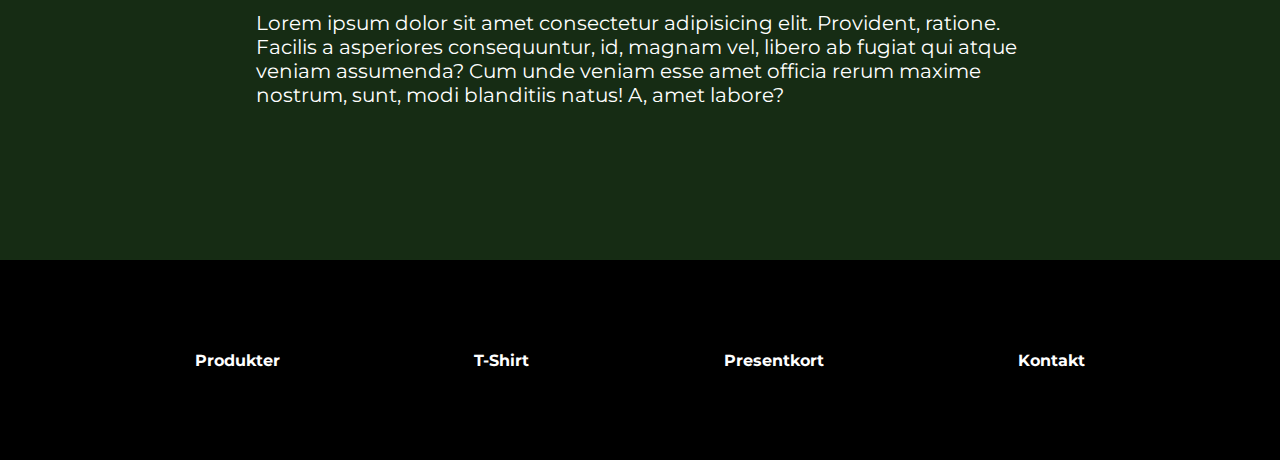
==== commit e13d0048: "Lägre bildstorlek, bättre semantiskt, kontaktsida" ====
--- a/index.html
+++ b/index.html
@@ -40,32 +40,23 @@
 
             <ul class="nav-links">
                 <li>
-                    <strong>
-                        <a href="/index.html">Hem</a>
-                    </strong>
-                    
+                    <a href="/index.html">Hem</a>
                 </li>
 
                 <li>
-                    <strong>
-                        <a href="/tshirt.html">T-Shirt</a>
-                    </strong>
+                    <a href="/tshirt.html">T-Shirt</a>
                 </li>
+
                 <li>
-                <strong>
                     <a href="/produkter.html">Produkter</a>
-                </strong>
                 </li>
+
                 <li>
-                    <strong>
-                        <a href="/presentkort.html">Presentkort</a>
-                    </strong>
-                    
+                    <a href="/presentkort.html">Presentkort</a>
                 </li>
+                
                 <li>
-                    <strong>
-                        <a href="/kontakt.html">Kontakt</a>
-                    </strong>
+                    <a href="/kontakt.html">Kontakt</a>
                 </li>
             </ul>
         </nav>
@@ -88,24 +79,17 @@
             
         </section>
 
-        <section id="produkt_display">
+        <section id="om_oss">
             
-            <div id="produkt">
+            <section id=textsection>
 
-                <div id="produkt_bild">
-                    
+                <h2>Vad har detta projekt bidragit med?</h2>
 
-            
+                <p>Lorem ipsum dolor sit amet consectetur adipisicing elit. Provident, ratione. Facilis a asperiores consequuntur, id, magnam vel, libero ab fugiat qui atque veniam assumenda? Cum unde veniam esse amet officia rerum maxime nostrum, sunt, modi blanditiis natus! A, amet labore?</p>
 
-                </div>
-
-                <a href="/tshirt.html" class="buy_button">Beställ</a>
-                <h2 id="pris">Pris: 179kr</h2>
-            </div>
-
+            </section>
 
         </section>
-
 
         <footer>
 
--- a/css/style.css
+++ b/css/style.css
@@ -1,4 +1,4 @@
-html{scroll-behavior:smooth}
+
 
 *{
 
@@ -7,23 +7,28 @@
     color: white;
     font-family: 'Montserrat', sans-serif;
     list-style-type: none;
+    padding: 0px;
 
 }
 
 
+
+
 a {
 
     text-decoration: none;
 
 }
+
 
 
 html,body {
     width: 100%;
     height: 100%;
     margin: 0px;
-    padding: 0px;
+    padding: 0;
     overflow-x: hidden;
+    scroll-behavior:smooth
   
 }
 
@@ -43,7 +48,7 @@
         "ba ba"
         "a1 a1"
         "s1 s1"
-        "pr pr"
+        "os os"
         "fo fo";
     }
 
@@ -101,6 +106,23 @@
         "ch ch"
         "fo fo";
  
+    }
+
+    .grid-wrapper-kontakt{
+
+        
+        display: grid;
+        height: 1200px;
+        width: 100%;
+        grid-template-columns: 1fr 1fr;
+        grid-template-rows: 100px 300px 600px 200px;
+        grid-template-areas:
+        
+        "he na"
+        "co co"
+        "cf cf"
+        "fo fo";
+
     }
 
 
@@ -221,7 +243,19 @@
 
     }
 
-
+    .nav-links li{
+
+        transition-duration: 300ms;
+        transition-property: opacity;
+
+
+    }
+
+
+    .nav-links li:hover {
+        opacity: 0.4;
+    }
+    
 
     .nav-links a{
 
@@ -229,6 +263,7 @@
         text-decoration: none;
         color: rgb(255, 255, 255);
         font-size: 20px;
+        font-weight: 600;
     }
 
 
@@ -248,7 +283,7 @@
         display: flex;
         justify-content: center;
         align-items: center;
-        background-image: linear-gradient(#0000006c, #2a5e0765),  url(/img/nature.jpg);
+        background-image: linear-gradient(#0000006c, #2a5e0765),  url(../img/nature.jpg);
         background-size: cover;
         grid-area: ba;
     }
@@ -309,42 +344,46 @@
         display: flex;
         background-color: rgb(124, 124, 124);
         grid-area: s1;
-        background-image: linear-gradient(#00000091, #0000006e),  url(/img/space.jpg);
+        background-image: linear-gradient(#00000091, #0000006e),  url(../img/space.jpg);
         background-size: cover;
         justify-content: center;
         align-items: center;
     }
 
 
-    #produkt_display{
-
-        display: flex;
-        grid-area: pr;
+    #om_oss{
+
+        grid-area: os;
         background-color: rgb(22, 44, 20);
-        justify-content: center;
-        align-items: center;
-
-
-    }
-
-    #produkt{
-        display: flex;
-        justify-content: center;
-        align-items: center;
-        flex-direction: column;
-        background-color: #FFFFFF;
-        width: 370px;
-        height: 350px;
-        border-radius: 50px;
-        border-bottom: 15px solid #e7cdae;
-        box-shadow: 0px 5px 20px rgba(0, 0, 0, 0.349);
-
+        display: flex;
+        justify-content: center;
+        align-items: center;
+
+    }
+
+    #textsection{
+       
+       display: flex;
+       justify-content: center;
+       align-items: center;
+       flex-direction: column;
+       width: 100%;
+       height: 100%;
+      
+       margin-right:20%;
+       margin-left:20%;
+       
+
+    }
+
+    #textsection h2{
+        margin-bottom: 60px;
     }
 
     #produkt_bild{
 
         
-        background-image: url(/img/tshirt-beige.png);
+        background-image: url(../img/tshirt-beige.png);
         background-size: cover;
         width: 350px;
         height: 190px;
@@ -360,13 +399,19 @@
         height: 60px;
         border-radius: 10px;
         font-size: 30px;
-        font-family: -apple-system, BlinkMacSystemFont, 'Segoe UI', Roboto, Oxygen, Ubuntu, Cantarell, 'Open Sans', 'Helvetica Neue', sans-serif;
+        font-weight: 550;
         justify-content: center;
         color: white;
         text-decoration: none;
         margin-top: 10px;
         background-color: rgb(26, 114, 26);
-
+        transition-duration: 300ms;
+        transition-property: opacity;
+        cursor: pointer;
+    }
+
+    .buy_button:hover {
+        opacity: 0.8;
     }
 
     footer{
@@ -628,7 +673,7 @@
     #produkt-1{
 
 
-        background-image: url("/img/tshirt-beige.png");
+        background-image: url(../img/tshirt-beige.png);
         background-size: cover;
         background-repeat: no-repeat;
 
@@ -637,7 +682,7 @@
     #produkt-2{
 
 
-        background-image: url("/img/tshirt-blue.png");
+        background-image: url(../img/tshirt-blue.png);
         background-size: cover;
         background-repeat: no-repeat;
 
@@ -646,7 +691,7 @@
     #produkt-3{
 
 
-        background-image: url("/img/tshirt-green.png");
+        background-image: url(../img/tshirt-green.png);
         background-size: cover;
         background-repeat: no-repeat;
 
@@ -655,12 +700,32 @@
     #produkt-4{
 
 
-        background-image: url("/img/tshirt-red.png");
+        background-image: url(../img/tshirt-red.png);
         background-size: cover;
         background-repeat: no-repeat;
 
     }
 
+    #produkt-5{
+
+
+        background-image: url(../img/tshirt-yellow.png);
+        background-size: cover;
+        background-repeat: no-repeat;
+
+    }
+
+
+    #produkt-6{
+
+
+        background-image: url(../img/tshirt-gray.png);
+        background-size: cover;
+        background-repeat: no-repeat;
+
+    }
+
+
     
     .kolumn img{
 
@@ -672,12 +737,10 @@
     #giftcard{
 
         grid-area: gi;
-        background-image: url(/img/presentkort_front.jpg);
+        background-image: url(../img/presentkort_front.jpg);
+        background-position: center;
         background-size: cover;
     }
-
-
-
 
 
     /* Presentkorts-sida */
@@ -789,7 +852,16 @@
         justify-content: center;
         align-items: center;
         box-shadow: 1px 1px 10px rgb(0, 0, 0);
-
+        transition-duration: 300ms;
+        transition-property: opacity;
+        cursor: pointer;
+
+
+    }
+
+    .select_amount:hover{
+
+        opacity: 0.8;
 
     }
 
@@ -799,10 +871,147 @@
 
     }
 
-    
-
-    
-
+
+
+    /* Kontakt-sida */
+
+    #contact_info{
+
+        grid-area: co;
+        background-color: #F7F8FC;
+        display: flex;
+        flex-direction: column;
+        justify-content: center;
+        align-content: center;
+
+    }
+
+    #contact_form{
+        grid-area: cf;
+        background-color: #F7F8FC;
+        display: flex;
+        justify-content: center;
+        align-content: center;
+        flex-wrap: wrap;
+    }
+
+    #info-holder{
+        height: 80%;
+        text-align: center;
+        display: flex;
+        flex-direction: column;
+        justify-content: space-around;
+        align-items: center;
+    }
+
+    #info-holder h2{
+
+        color: rgb(8, 36, 4);
+
+    }
+
+
+
+    #info-holder h3{
+
+        color: black;
+
+    }
+
+
+    .line{
+
+        width: 70%;
+        height: 1px;
+        background-color: rgb(182, 182, 182);
+
+    }
+
+    #contact-square{
+        width: 80%;
+        display: flex;
+        flex-direction: column;
+        justify-content: space-evenly;
+        align-items: center;
+        height: 500px;
+        box-shadow: 0px 5px 20px rgb(0, 0, 0);
+        background-color: #FFFFFF;
+        border-radius: 20px;
+
+    }
+
+    #contact-square h2{
+
+        color: rgb(8, 36, 4);
+
+    }
+
+
+    .input-box{
+        display: flex;
+        text-align: center;
+        color: black;
+        width: 200px;
+        height: 50px;
+        border-radius: 30px;
+        border-style: solid;
+        margin-bottom: 10px;
+        outline: none;
+        font-size: 15px;
+    }
+
+    #first_lastname{
+        flex-wrap: wrap;
+        display: flex;
+        width: 100%;
+        justify-content: space-evenly;
+       
+
+    }
+    
+
+    #input-box-meddelande{
+        font-size: 20px;
+        display: flex;
+        text-align: center;
+        color: black;
+        width: 200px;
+        height: 100px;
+        border-radius: 30px;
+        border-style: solid;
+        justify-items: center;
+        outline: none;
+
+    }
+  
+
+    #skicka {
+
+        width: 200px;
+        height: 50px;
+        border-radius: 30px;
+        background-color: rgb(35, 104, 21);
+        display: flex;
+        justify-content: center;
+        align-items: center;
+        transition-duration: 300ms;
+        transition-property: opacity;
+        cursor: pointer;
+    }
+
+    #skicka:hover {
+
+        opacity: 0.8;
+
+    }
+
+    #skicka h2{
+
+        color: white;
+
+    }
+
+    
 
     /* Styling Desktop-sida */
 
@@ -825,7 +1034,7 @@
             "ba ba"
             "a1 a1"
             "s1 s1"
-            "pr pr"
+            "os os"
             "fo fo";
         }
 
@@ -884,6 +1093,25 @@
      
         }
 
+        .grid-wrapper-kontakt{
+
+        
+            display: grid;
+            height: 1060px;
+            width: 100%;
+            grid-template-columns: 1fr 1fr;
+            grid-template-rows: 100px 60px 300px 400px 200px;
+            grid-template-areas:
+            
+            "he he"
+            "na na"
+            "cf co"
+            "cf co"
+            "fo fo";
+    
+        }
+    
+
     
 
 
@@ -915,9 +1143,14 @@
 
         }
 
+        h2{
+
+            font-size: 30px;
+        }
+
         h3{
 
-            font-size: 50px;
+            font-size: 30px;
         }
 
         h4{
@@ -975,6 +1208,14 @@
             flex-wrap: wrap;
         }
 
-      
+        /* Kontakt-sida */
+
+        #input-box-meddelande{
+
+            width: 65%;
+
+        }
+
+    
 
     }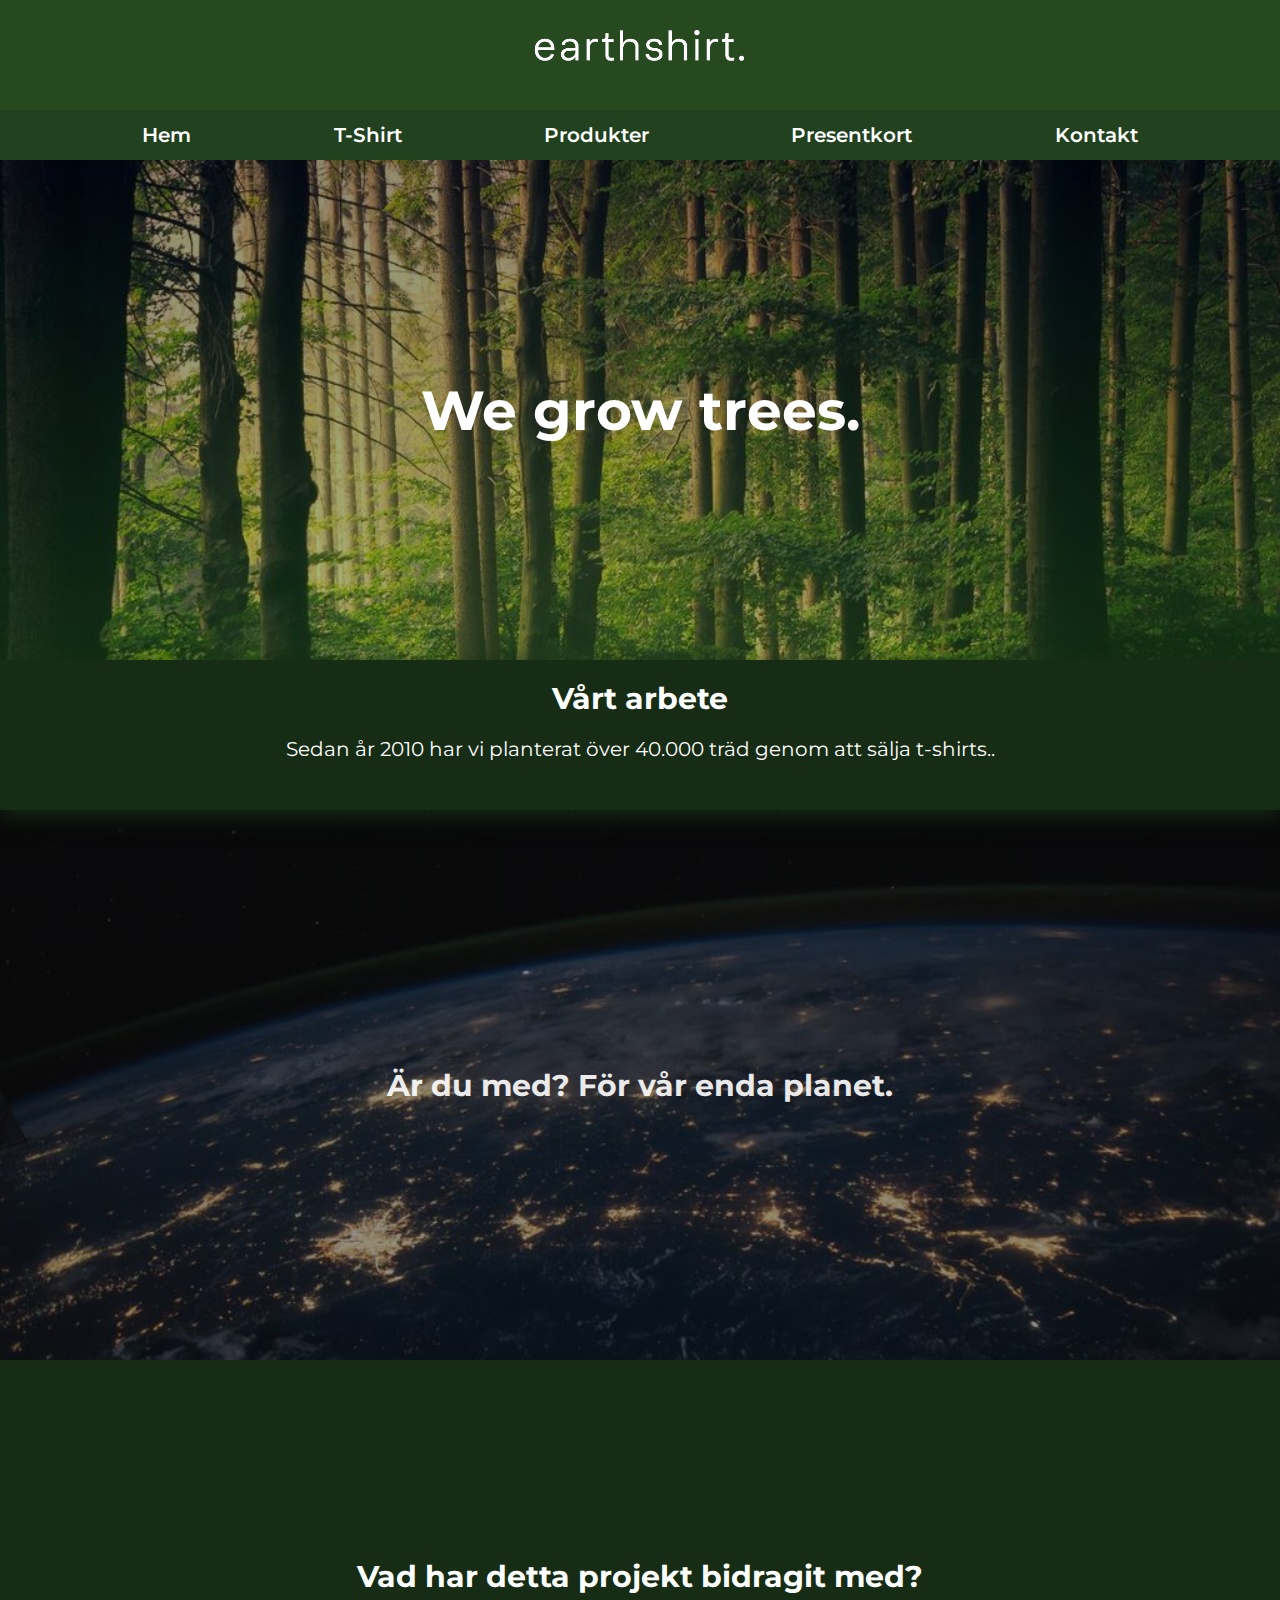
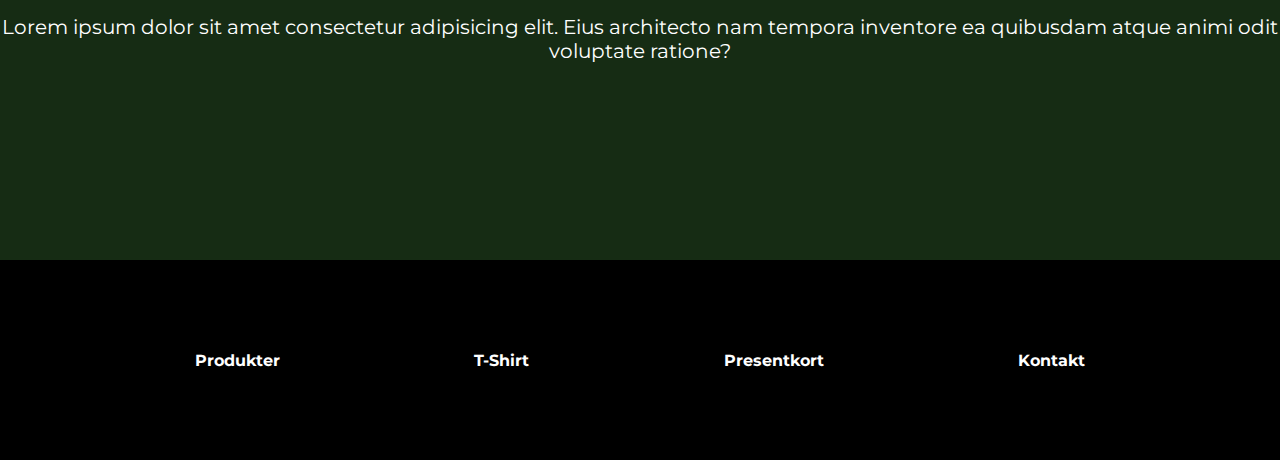
==== commit d9df0bfb: "Slutpush final" ====
--- a/index.html
+++ b/index.html
@@ -74,30 +74,39 @@
 
         <section id="section_planet">
 
-            <h4>Är du med? För vår enda planet.</h4>
+            <h3>Är du med? För vår enda planet.</h3>
 
             
         </section>
 
         <section id="om_oss">
             
-            <section id=textsection>
+        
 
                 <h2>Vad har detta projekt bidragit med?</h2>
 
-                <p>Lorem ipsum dolor sit amet consectetur adipisicing elit. Provident, ratione. Facilis a asperiores consequuntur, id, magnam vel, libero ab fugiat qui atque veniam assumenda? Cum unde veniam esse amet officia rerum maxime nostrum, sunt, modi blanditiis natus! A, amet labore?</p>
+                <p>Lorem ipsum dolor sit amet consectetur adipisicing elit. Eius architecto nam tempora inventore ea quibusdam atque animi odit voluptate ratione?</p>
 
-            </section>
+
 
         </section>
 
         <footer>
 
             <ul id="footer_meny">
-                <li>Produkter</li>
-                <li>T-Shirt</li>
-                <li>Presentkort</li>
-                <li>Kontakt</li>
+                <li>
+                    <a href="produkter.html">Produkter</a>
+                </li>
+                <li>
+                    <a href="tshirt.html">T-Shirt</a>
+                </li>
+                <li>
+                    <a href="presentkort.html">Presentkort</a>
+                </li>
+                <li>
+                    <a href="kontakt.html">Kontakt</a>
+                </li>
+              </ul>
               </ul>
 
         </footer>
--- a/css/style.css
+++ b/css/style.css
@@ -1,1221 +1 @@
-
-
-*{
-
-    box-sizing: border-box;
-    margin: 0;
-    color: white;
-    font-family: 'Montserrat', sans-serif;
-    list-style-type: none;
-    padding: 0px;
-
-}
-
-
-
-
-a {
-
-    text-decoration: none;
-
-}
-
-
-
-html,body {
-    width: 100%;
-    height: 100%;
-    margin: 0px;
-    padding: 0;
-    overflow-x: hidden;
-    scroll-behavior:smooth
-  
-}
-
-/* Styling Mobil-sida */
- 
-    .grid-wrapper{
-
-
-        display: grid;
-        height: 1450px;
-        width: 100%;
-        grid-template-columns: 1fr 1fr;
-        grid-template-rows: 100px 300px 150px 300px 400px 200px ;
-        grid-template-areas:
-        
-        "he na"
-        "ba ba"
-        "a1 a1"
-        "s1 s1"
-        "os os"
-        "fo fo";
-    }
-
-    .grid-wrapper-tshirt{
-
-
-        display: grid;
-        height: 1700px;
-        width: 100%;
-        grid-template-columns: 1fr 1fr;
-        grid-template-rows: 100px 350px 350px 300px 400px 200px ;
-        grid-template-areas:
-        
-        "he na"
-        "pi pi"
-        "if if"
-        "ik ik"
-        "gi gi"
-        "fo fo";
-
-
-
-    }
-
-    .grid-wrapper-produkter{
-
-        display: grid;
-        height: 2950px;
-        width: 100%;
-        grid-template-columns: 1fr 1fr;
-        grid-template-rows: 100px 150px 1250px 1250px 200px ;
-        grid-template-areas:
-        
-        "he na"
-        "pf pf"
-        "p1 p1"
-        "p2 p2"
-        "fo fo";
-
-    }
-
-    .grid-wrapper-presentkort {
-        
-        display: grid;
-        height: 1950px;
-        width: 100%;
-        grid-template-columns: 1fr 1fr;
-        grid-template-rows: 100px 600px 400px 50px 600px 200px ;
-        grid-template-areas:
-        
-        "he na"
-        "pk pk"
-        "tx tx"
-        "ti ti"
-        "ch ch"
-        "fo fo";
- 
-    }
-
-    .grid-wrapper-kontakt{
-
-        
-        display: grid;
-        height: 1200px;
-        width: 100%;
-        grid-template-columns: 1fr 1fr;
-        grid-template-rows: 100px 300px 600px 200px;
-        grid-template-areas:
-        
-        "he na"
-        "co co"
-        "cf cf"
-        "fo fo";
-
-    }
-
-
-    #header{
-        grid-area: he;
-        display: flex;
-        background-color: rgb(39, 73, 32);
-        width: 100%;
-        justify-content: space-around;
-        align-items: center;
-        z-index: 2;
-    }
-
-    .logo{
-
-        width: 250px;
-        height: 50px;
-
-    }
-
-    nav {
-
-        grid-area: na;
-        z-index: 1;
-    }
-
-    #mobilmeny{
-
-        background-color: rgb(39, 73, 32);    }
-
-
-    .meny-toggle {
-
-        position: absolute;
-        top: 25px;
-        right: 60px;
-        cursor: pointer;
-    }
-
-    #fake_bar{
-        z-index: 2;
-        height: 100%;
-        width: 100%;
-        background-color: rgb(39, 73, 32);
-    }
-
-
-    .meny-toggle div{
-        margin-top: 5px;
-        width: 25px;
-        height: 3px;
-        background-color: white;
-        border-radius: 10%;
-    }
-
-    #bar1{
-
-        border-radius: 5px;
-
-    }
-
-    #bar2{
-        border-radius: 5px;
-
-    }
-
-    #bar3{
-
-        border-radius: 5px;
-
-    }
-
-    .toggle #bar1 {
-        transform: rotate(-45deg) translate(-5px, 6px);
-    }
-    
-    .toggle #bar2 {
-        opacity: 0;
-    }
-    
-    .toggle #bar3 {
-        transform: rotate(45deg) translate(-5px, -6px);
-    }
-
-    .nav-links{
-
-        
-      position: absolute;
-      top: -1000px;
-      left: 0;
-      display: flex;
-      justify-content: space-evenly;
-      align-items: center;
-        flex-direction: column;
-      background-color: rgb(33, 65, 31);
-      transition: all 0.2s;  
-      height: 305px;
-      width: 100%;
-      z-index: -1;
-      transition: 1.4s;
-    }
-
-    .nav-active{
-
-       
-        top: 76px !important; 
-        z-index: -1;
-        display: flex;
-        justify-content: space-evenly;
-        align-items: center;
-    }
-
-
-
-    #mobilmeny{
-
-        text-decoration: none;
-
-    }
-
-    .nav-links li{
-
-        transition-duration: 300ms;
-        transition-property: opacity;
-
-
-    }
-
-
-    .nav-links li:hover {
-        opacity: 0.4;
-    }
-    
-
-    .nav-links a{
-
-        font-family: 'Montserrat', sans-serif;
-        text-decoration: none;
-        color: rgb(255, 255, 255);
-        font-size: 20px;
-        font-weight: 600;
-    }
-
-
-    #pris {
-
-        color: black;
-
-    }
-
-    #menu{
-
-        display: none;
-
-    }
-
-    #banner{
-        display: flex;
-        justify-content: center;
-        align-items: center;
-        background-image: linear-gradient(#0000006c, #2a5e0765),  url(../img/nature.jpg);
-        background-size: cover;
-        grid-area: ba;
-    }
-
-
-
-    #article_home h2{
-
-        margin-top: 20px;
-        text-align: center;
-    }
-
-    #article_home p{
-
-        margin-top: 20px;
-        text-align: center;
-    }
-
-    h1{
-        opacity: 1;
-        font-size: 45px;
-     
-
-    }
-
-    h2{
-
-        font-size: 25px;
-
-    }
-
-    h3{
-        opacity: 0.9;
-        font-size: 22px;
-
-    }
-
-    h4{
-        opacity: 1;
-        font-size: 20px;
-
-    }
-
-
-
-
-    #article_home{
-        display: flex;
-        background-color: rgb(22, 44, 20);
-        grid-area: a1;
-        display: inline-block;
-        box-shadow: 0px 5px 20px rgb(22, 44, 20);
-        z-index: 3;
-    }
-
-    #section_planet{
-
-        display: flex;
-        background-color: rgb(124, 124, 124);
-        grid-area: s1;
-        background-image: linear-gradient(#00000091, #0000006e),  url(../img/space.jpg);
-        background-size: cover;
-        justify-content: center;
-        align-items: center;
-    }
-
-
-    #om_oss{
-
-        grid-area: os;
-        background-color: rgb(22, 44, 20);
-        display: flex;
-        justify-content: center;
-        align-items: center;
-
-    }
-
-    #textsection{
-       
-       display: flex;
-       justify-content: center;
-       align-items: center;
-       flex-direction: column;
-       width: 100%;
-       height: 100%;
-      
-       margin-right:20%;
-       margin-left:20%;
-       
-
-    }
-
-    #textsection h2{
-        margin-bottom: 60px;
-    }
-
-    #produkt_bild{
-
-        
-        background-image: url(../img/tshirt-beige.png);
-        background-size: cover;
-        width: 350px;
-        height: 190px;
-        
-
-    }
-
-    .buy_button{
-
-        display: flex;
-        align-items: center;
-        width: 200px;
-        height: 60px;
-        border-radius: 10px;
-        font-size: 30px;
-        font-weight: 550;
-        justify-content: center;
-        color: white;
-        text-decoration: none;
-        margin-top: 10px;
-        background-color: rgb(26, 114, 26);
-        transition-duration: 300ms;
-        transition-property: opacity;
-        cursor: pointer;
-    }
-
-    .buy_button:hover {
-        opacity: 0.8;
-    }
-
-    footer{
-
-
-        grid-area: fo;
-        background-color: black;
-    }
-
-
-    #footer_meny{
-
-        display: flex;
-        justify-content: space-evenly;
-        height: 100%;
-        align-items: center;
-        font-weight: bold;
-
-    }
-
-    /* T-Shirt-produktsida */
-    
-    
-    #product-images{
-        grid-area: pi;
-        background-color: rgb(255, 255, 255);
-        
-    }
-
-    #product-images #product-image{
-        width: 100%;
-        height: 100%;
-        background-color: rgb(255, 255, 255);
-        display: flex;
-        justify-content: center;
-        position: relative;
-    }
-
-    #product-images #product-image img{
-        margin-top: 30px;
-        width: 250px;
-        height: 250px;
-    }
-
-    #product-info{
-        grid-area: if;
-        background-color: rgb(39 73 32);
-        
-    }
-
-    #text-holder{
-        margin-top: 20px;
-        width: 100%;
-        height: 300px;
-        display: flex;
-        justify-content: center;
-        align-items: center;
-        flex-direction: column;
-    }
-
-
-    #text-holder-gift{
-
-        width: 100%;
-        height: 300px;
-        display: flex;
-        justify-content: space-evenly;
-        align-items: center;
-        flex-direction: column;
-    }
-
-    #text-holder-gift h2{
-
-        text-align: center;
-
-    }
-
-    .pris{
-
-        color: rgb(59, 182, 100);
-
-    }
-
-    #description{
-        margin-top: 30px;
-        margin-left: 30px;
-        margin-right: 30px;
-        text-align: center;
-    }
-
-    #pic1{
-        width: 330px;
-        height: 350px;
-    }
-    
-
-    #shadow{
-
-        position: absolute;
-        width: 100%;
-        height: 100%;
-        background-color: rgba(36, 73, 49, 0.151);    
-    }
-
-
-
-    /* Paletter */
-
-    #palettes{
-        width: 100%;
-        display: flex;
-        z-index: 2;
-        position: absolute;
-        bottom: 0;
-    }
-
- 
-
-    #palettes div {
-        height: 30px;
-        width: 30px;
-        box-shadow: 2px 1px 10px rgb(0, 0, 0);
-        display: block;
-        margin-left: 10px;
-        margin-bottom: 20px;
-        border-radius: 30px;
-
-    }
-
-    #color_text{
-
-        color:black;
-        margin-left: 10px;
-    }
-
-    .green{
-
-        background-color: rgb(12, 87, 21);
-
-    }
-
-    .blue {
-
-        background-color: rgb(8, 66, 141);
-
-    }
-
-    .red{
-
-        background-color: rgb(235, 13, 13);
-
-    }
-
-    .beige{
-        
-        background-color: rgb(249, 228, 183);
-
-    }
-
-
-
-    .invisible{
-
-        display: none;
-
-    }
-
-    
-    .kolumn {
-
-        width: 100%;
-        align-items: center;
-        text-align: center;
-        display: flex;
-        flex-direction: column;
-
-
-    }
-
-    #ikoner{
-        width: 100%;
-        display: flex;
-    }
-
-    #process{
-
-        grid-area: ik;
-        display: flex;
-        flex-direction: column;
-        justify-content: center;
-        align-items: center;
-        background-color: rgba(125, 185, 117, 0.479);
-    }
-
-    #process h2{
-
-
-        color: rgba(44, 44, 44, 0.973);
-        margin-bottom: 30px;
-    }
-
-
-    #process p{
-        font-weight: bold;
-        color: rgb(54, 54, 54);
-    }
-    
-
-    /* Produkter-sida */
-
-
-
-    #produkter_rubrik{
-
-        color: rgb(27, 77, 27);
-
-    }
-
-    #produkter_info{
-
-        grid-area: pf;
-        display: flex;
-        justify-content: center;
-        align-items: center;
-    }
-
-    #product-section-1{
-
-        grid-area: p1;
-        display: flex;
-        flex-direction: column;
-        justify-content: space-evenly;
-        align-items: center;
-    }
-
-    #product-section-2{
-
-        grid-area: p2;
-        display: flex;
-        flex-direction: column;
-        justify-content: space-evenly;
-        align-items: center;
-
-    }
-
-    .product-box{
-
-        display: flex;
-        flex-direction: column-reverse;
-        justify-content: center;
-        align-items: center;
-        background-color: rgba(128, 128, 128, 0.171);
-        box-shadow: 5px 5px 25px rgb(0, 0, 0);
-        border-radius: 25px;
-        height: 380px;
-        width: 355px;
-    }
-
-    #produkt-1{
-
-
-        background-image: url(../img/tshirt-beige.png);
-        background-size: cover;
-        background-repeat: no-repeat;
-
-    }
-
-    #produkt-2{
-
-
-        background-image: url(../img/tshirt-blue.png);
-        background-size: cover;
-        background-repeat: no-repeat;
-
-    }
-
-    #produkt-3{
-
-
-        background-image: url(../img/tshirt-green.png);
-        background-size: cover;
-        background-repeat: no-repeat;
-
-    }
-
-    #produkt-4{
-
-
-        background-image: url(../img/tshirt-red.png);
-        background-size: cover;
-        background-repeat: no-repeat;
-
-    }
-
-    #produkt-5{
-
-
-        background-image: url(../img/tshirt-yellow.png);
-        background-size: cover;
-        background-repeat: no-repeat;
-
-    }
-
-
-    #produkt-6{
-
-
-        background-image: url(../img/tshirt-gray.png);
-        background-size: cover;
-        background-repeat: no-repeat;
-
-    }
-
-
-    
-    .kolumn img{
-
-        display: inline;
-        width: 80px;
-
-    }
-
-    #giftcard{
-
-        grid-area: gi;
-        background-image: url(../img/presentkort_front.jpg);
-        background-position: center;
-        background-size: cover;
-    }
-
-
-    /* Presentkorts-sida */
-
-    #presentkort_main{
-        grid-area: pk;
-        background-image: linear-gradient(#000000a6, #00000048), url("/img/giftcard_trees.jpg");
-        background-size: cover;
-        width: 100%;
-        height: 100%;
-        display: flex;
-        flex-direction: column;
-        align-items: center;
-        justify-content: center;
-    }
-
-
-    #rubrik_present{
-
-
-        font-size: 40px;
-        margin-bottom: 20px;
-
-    }
-
-    #text_present{
-
-        text-align: center;
-
-    }
-
-    #present_link{
-
-        margin-top: 40px;
-
-    }
-
-    #present_button{
-        
-        display: flex;
-        justify-content: center;
-        align-items: center;
-        width: 220px;
-        height: 60px;
-        border-radius: 50px;
-        background-image: linear-gradient(#245524, #2e6631);
-        box-shadow: 2px 1px 20px rgb(0, 0, 0);
-
-    }
-
-
-    #about_gift{
-
-        grid-area: tx;
-        background-color: whitesmoke;
-        display: flex;
-        flex-direction: column;
-        justify-content: space-evenly;
-        align-items: center;
-    }
-
-    #about_rubrik{
-
-        margin-top: 15px;
-        color: green;
-
-    }
-
-    #about_text{
-        line-height: 1.8;
-        text-align: center;
-        color: green;
-
-    }
-
-    #text_grid {
-
-        grid-area: ti;
-        background-color: whitesmoke;
-        display: flex;
-        justify-content: center;
-
-    }
-
-    #text_grid h2{
-
-        color: green;
-
-    }
-
-    #choose {
-
-        grid-area: ch;
-        background-color: whitesmoke;
-        display: flex;
-        flex-direction: column;
-        align-items: center;
-
-    }
-
-    .select_amount {
-
-        background-image: linear-gradient(#5b775b, #2e6631);
-        width: 250px;
-        height: 100px;
-        border-radius: 30px;
-        margin-top: 20px;
-        display: flex;
-        justify-content: center;
-        align-items: center;
-        box-shadow: 1px 1px 10px rgb(0, 0, 0);
-        transition-duration: 300ms;
-        transition-property: opacity;
-        cursor: pointer;
-
-
-    }
-
-    .select_amount:hover{
-
-        opacity: 0.8;
-
-    }
-
-    #choose h2{
-
-        color: green;
-
-    }
-
-
-
-    /* Kontakt-sida */
-
-    #contact_info{
-
-        grid-area: co;
-        background-color: #F7F8FC;
-        display: flex;
-        flex-direction: column;
-        justify-content: center;
-        align-content: center;
-
-    }
-
-    #contact_form{
-        grid-area: cf;
-        background-color: #F7F8FC;
-        display: flex;
-        justify-content: center;
-        align-content: center;
-        flex-wrap: wrap;
-    }
-
-    #info-holder{
-        height: 80%;
-        text-align: center;
-        display: flex;
-        flex-direction: column;
-        justify-content: space-around;
-        align-items: center;
-    }
-
-    #info-holder h2{
-
-        color: rgb(8, 36, 4);
-
-    }
-
-
-
-    #info-holder h3{
-
-        color: black;
-
-    }
-
-
-    .line{
-
-        width: 70%;
-        height: 1px;
-        background-color: rgb(182, 182, 182);
-
-    }
-
-    #contact-square{
-        width: 80%;
-        display: flex;
-        flex-direction: column;
-        justify-content: space-evenly;
-        align-items: center;
-        height: 500px;
-        box-shadow: 0px 5px 20px rgb(0, 0, 0);
-        background-color: #FFFFFF;
-        border-radius: 20px;
-
-    }
-
-    #contact-square h2{
-
-        color: rgb(8, 36, 4);
-
-    }
-
-
-    .input-box{
-        display: flex;
-        text-align: center;
-        color: black;
-        width: 200px;
-        height: 50px;
-        border-radius: 30px;
-        border-style: solid;
-        margin-bottom: 10px;
-        outline: none;
-        font-size: 15px;
-    }
-
-    #first_lastname{
-        flex-wrap: wrap;
-        display: flex;
-        width: 100%;
-        justify-content: space-evenly;
-       
-
-    }
-    
-
-    #input-box-meddelande{
-        font-size: 20px;
-        display: flex;
-        text-align: center;
-        color: black;
-        width: 200px;
-        height: 100px;
-        border-radius: 30px;
-        border-style: solid;
-        justify-items: center;
-        outline: none;
-
-    }
-  
-
-    #skicka {
-
-        width: 200px;
-        height: 50px;
-        border-radius: 30px;
-        background-color: rgb(35, 104, 21);
-        display: flex;
-        justify-content: center;
-        align-items: center;
-        transition-duration: 300ms;
-        transition-property: opacity;
-        cursor: pointer;
-    }
-
-    #skicka:hover {
-
-        opacity: 0.8;
-
-    }
-
-    #skicka h2{
-
-        color: white;
-
-    }
-
-    
-
-    /* Styling Desktop-sida */
-
-    
-
-    @media only screen and (min-width: 750px) {
-
-        .grid-wrapper{
-
-
-            display: grid;
-            height: 2060px;
-            width: 100%;
-            grid-template-columns: 1fr 1fr;
-            grid-template-rows: 100px 60px 500px 150px 550px 500px 200px ;
-            grid-template-areas:
-            
-            "he he"
-            "na na"
-            "ba ba"
-            "a1 a1"
-            "s1 s1"
-            "os os"
-            "fo fo";
-        }
-
-        .grid-wrapper-tshirt{
-
-
-            display: grid;
-            height: 1560px;
-            width: 100%;
-            grid-template-columns: 1fr 1fr;
-            grid-template-rows: 100px 60px 500px 300px 400px 200px ;
-            grid-template-areas:
-            
-            "he he"
-            "na na"
-            "pi if"
-            "ik ik"
-            "gi gi"
-            "fo fo";
-        }
-
-        .grid-wrapper-produkter{
-
-            display: grid;
-            height: 2110px;
-            width: 100%;
-            grid-template-columns: 1fr 1fr;
-            grid-template-rows: 100px 60px 150px 800px 800px 200px ;
-            grid-template-areas:
-            
-            "he he"
-            "na na"
-            "pf pf"
-            "p1 p2"
-            "p1 p2"
-            "fo fo";
-    
-        }
-
-        .grid-wrapper-presentkort {
-        
-            display: grid;
-            height: 1820px;
-            width: 100%;
-            grid-template-columns: 1fr 1fr;
-            grid-template-rows: 100px 60px 600px 400px 60px 400px 200px ;
-            grid-template-areas:
-            
-            "he he"
-            "na na"
-            "pk pk"
-            "tx tx"
-            "ti ti"
-            "ch ch"
-            "fo fo";
-     
-        }
-
-        .grid-wrapper-kontakt{
-
-        
-            display: grid;
-            height: 1060px;
-            width: 100%;
-            grid-template-columns: 1fr 1fr;
-            grid-template-rows: 100px 60px 300px 400px 200px;
-            grid-template-areas:
-            
-            "he he"
-            "na na"
-            "cf co"
-            "cf co"
-            "fo fo";
-    
-        }
-    
-
-    
-
-
-        #pic1{
-
-            margin-top: 55px;
-
-        }
-
-
-
-
-        .nav-links{
-
-            position: static;
-            height: 50px;
-            flex-direction: row;
-        }
-
-        #fake_bar{
-
-            height: 10px;
-
-        }
-
-        h1{
-
-            font-size: 55px;
-
-        }
-
-        h2{
-
-            font-size: 30px;
-        }
-
-        h3{
-
-            font-size: 30px;
-        }
-
-        h4{
-
-            font-size: 45px;
-        }
-
-        p{
-
-            font-size: 20px;
-
-        }
-
- 
-        /* Index-sidan */
-        
-        #section_planet{
-
-            background-image: linear-gradient(#11111181, #14131371),  url(/img/space.jpg); 
-            background-position: center;
-
-        }
-
-        /* T-Shirt-sida */
-
-        #product-images #product-image img{
-
-            width: 400px;
-            height: 400px;
-        }
-
-        /* Presenkorts-sida */
-
-
-        #text_present{
-
-            font-size: 25px;
-
-        }
-
-
-        #about_text{
-
-            margin-left: 20%;
-            margin-right: 20%;
-
-        }
-
-
-        #choose{
-
-            flex-direction: row;
-            justify-content: space-evenly;
-            align-content: center;
-            flex-wrap: wrap;
-        }
-
-        /* Kontakt-sida */
-
-        #input-box-meddelande{
-
-            width: 65%;
-
-        }
-
-    
-
-    }+*{box-sizing:border-box;margin:0;color:#fff;font-family:Montserrat,sans-serif;list-style-type:none;padding:0}a{text-decoration:none}body,html{width:100%;height:100%;margin:0;padding:0;overflow-x:hidden;scroll-behavior:smooth}.grid-wrapper{display:grid;height:1450px;width:100%;grid-template-columns:1fr 1fr;grid-template-rows:100px 300px 150px 300px 400px 200px;grid-template-areas:"he na" "ba ba" "a1 a1" "s1 s1" "os os" "fo fo"}.grid-wrapper-tshirt{display:grid;height:1700px;width:2fr;grid-template-columns:1fr 1fr;grid-template-rows:100px 350px 350px 300px 400px 200px;grid-template-areas:"he na" "pi pi" "if if" "ik ik" "gi gi" "fo fo"}.grid-wrapper-produkter{display:grid;height:2950px;width:100%;grid-template-columns:1fr 1fr;grid-template-rows:100px 150px 1250px 1250px 200px;grid-template-areas:"he na" "pf pf" "p1 p1" "p2 p2" "fo fo"}.grid-wrapper-presentkort{display:grid;height:1950px;width:100%;grid-template-columns:1fr 1fr;grid-template-rows:100px 600px 400px 50px 600px 200px;grid-template-areas:"he na" "pk pk" "tx tx" "ti ti" "ch ch" "fo fo"}.grid-wrapper-kontakt{display:grid;height:1200px;width:100%;grid-template-columns:1fr 1fr;grid-template-rows:100px 300px 600px 200px;grid-template-areas:"he na" "co co" "cf cf" "fo fo"}#header{grid-area:he;display:flex;background-color:#274920;width:100%;justify-content:space-around;align-items:center;z-index:2}.logo{width:250px;height:50px}nav{grid-area:na;z-index:1}#mobilmeny{background-color:#274920}.meny-toggle{position:absolute;top:25px;right:60px;cursor:pointer}#fake_bar{z-index:2;height:100%;width:100%;background-color:#274920}.meny-toggle div{margin-top:5px;width:25px;height:3px;background-color:#fff;border-radius:10%}#bar1{border-radius:5px}#bar2{border-radius:5px}#bar3{border-radius:5px}.toggle #bar1{transform:rotate(-45deg) translate(-5px,6px)}.toggle #bar2{opacity:0}.toggle #bar3{transform:rotate(45deg) translate(-5px,-6px)}.nav-links{position:absolute;top:-1000px;left:0;display:flex;justify-content:space-evenly;align-items:center;flex-direction:column;background-color:#21411f;transition:all .2s;height:305px;width:100%;z-index:-1;transition:1.4s}.nav-active{top:76px!important;z-index:-1;display:flex;justify-content:space-evenly;align-items:center}#mobilmeny{text-decoration:none}.nav-links li{transition-duration:.3s;transition-property:opacity}.nav-links li:hover{opacity:.4}.nav-links a{font-family:Montserrat,sans-serif;text-decoration:none;color:#fff;font-size:20px;font-weight:600}#pris{color:#000}#menu{display:none}#banner{display:flex;justify-content:center;align-items:center;background-image:linear-gradient(#0000006c,#2a5e0765),url(../img/nature.jpg);background-size:cover;grid-area:ba}#article_home h2{margin-top:20px;text-align:center}#article_home p{margin-top:20px;text-align:center}h1{opacity:1;font-size:45px}h2{font-size:25px}h3{opacity:.9;font-size:22px}h4{opacity:1;font-size:20px}#article_home{display:flex;background-color:#162c14;grid-area:a1;display:inline-block;box-shadow:0 5px 20px #162c14;z-index:3}#section_planet{display:flex;background-color:#7c7c7c;grid-area:s1;background-image:linear-gradient(#00000091,#0000006e),url(../img/space.jpg);background-size:cover;justify-content:center;align-items:center}#section_planet h3{text-align:center}#om_oss{grid-area:os;background-color:#162c14;display:flex;justify-content:center;flex-direction:column;align-items:center;text-align:center}#om_oss h2{margin-bottom:20px}#textsection{display:flex;justify-content:center;align-items:center;flex-direction:column;width:100%;height:100%;margin-right:20%;margin-left:20%}#textsection h2{margin-bottom:60px}#produkt_bild{background-image:url(../img/tshirt-beige.png);background-size:cover;width:350px;height:190px}.buy_button{display:flex;align-items:center;width:200px;height:60px;border-radius:10px;font-size:30px;justify-content:center;color:#fff;text-decoration:none;margin-top:10px;background-color:#1a721a;transition-duration:.3s;transition-property:opacity;cursor:pointer}.buy_button:hover{opacity:.8}footer{grid-area:fo;background-color:#000}#footer_meny{display:flex;justify-content:space-evenly;height:100%;align-items:center;font-weight:700}#product-images{grid-area:pi;background-color:#fff}#product-images #product-image{width:100%;height:100%;background-color:#fff;display:flex;justify-content:center;position:relative}#product-images #product-image img{margin-top:30px;width:250px;height:250px}#product-info{grid-area:if;background-color:rgb(39 73 32)}#text-holder{margin-top:20px;width:100%;height:300px;display:flex;justify-content:center;align-items:center;flex-direction:column}#text-holder-gift{width:100%;height:300px;display:flex;justify-content:space-evenly;align-items:center;flex-direction:column}#text-holder-gift h2{text-align:center}.pris{color:#3bb664}#description{margin-top:30px;margin-left:30px;margin-right:30px;text-align:center}#pic1{width:330px;height:350px}#shadow{position:absolute;width:100%;height:100%;background-color:rgba(36,73,49,.151)}#palettes{width:100%;display:flex;z-index:2;position:absolute;bottom:0}#palettes div{height:30px;width:30px;box-shadow:2px 1px 10px #000;display:block;margin-left:10px;margin-bottom:20px;border-radius:30px;cursor:pointer}#color_text{color:#000;margin-left:10px}.green{background-color:#0c5715}.blue{background-color:#08428d}.red{background-color:#eb0d0d}.beige{background-color:#f9e4b7}.invisible{display:none}.kolumn{width:100%;align-items:center;text-align:center;display:flex;flex-direction:column}.kolumn img{width:100%;height:100%}#ikoner{width:100%;display:flex}#process{grid-area:ik;display:flex;flex-direction:column;justify-content:center;align-items:center;background-color:rgba(125,185,117,.479)}#process h2{color:rgba(44,44,44,.973);margin-bottom:30px}#process p{font-weight:700;color:#363636}#produkter_rubrik{color:#1b4d1b}#produkter_info{grid-area:pf;display:flex;justify-content:center;align-items:center}#product-section-1{grid-area:p1;display:flex;flex-direction:column;justify-content:space-evenly;align-items:center}#product-section-2{grid-area:p2;display:flex;flex-direction:column;justify-content:space-evenly;align-items:center}.product-box{display:flex;flex-direction:column-reverse;justify-content:center;align-items:center;background-color:rgba(128,128,128,.171);box-shadow:5px 5px 25px #000;border-radius:25px;height:380px;width:355px}#produkt-1{background-image:url(../img/tshirt-beige.png);background-size:cover;background-repeat:no-repeat}#produkt-2{background-image:url(../img/tshirt-blue.png);background-size:cover;background-repeat:no-repeat}#produkt-3{background-image:url(../img/tshirt-green.png);background-size:cover;background-repeat:no-repeat}#produkt-4{background-image:url(../img/tshirt-red.png);background-size:cover;background-repeat:no-repeat}#produkt-5{background-image:url(../img/tshirt-yellow.png);background-size:cover;background-repeat:no-repeat}#produkt-6{background-image:url(../img/tshirt-gray.png);background-size:cover;background-repeat:no-repeat}.kolumn img{display:inline;width:80px}#giftcard{grid-area:gi;background-image:url(../img/presentkort_front.jpg);background-position:center;background-size:cover}#presentkort_main{grid-area:pk;background-image:linear-gradient(#000000a6,#00000048),url(/img/giftcard_trees.jpg);background-size:cover;width:100%;height:100%;display:flex;flex-direction:column;align-items:center;justify-content:center}#rubrik_present{font-size:40px;margin-bottom:20px}#text_present{text-align:center}#present_link{margin-top:40px}#present_button{display:flex;justify-content:center;align-items:center;width:220px;height:60px;border-radius:50px;background-image:linear-gradient(#245524,#2e6631);box-shadow:2px 1px 20px #000}#about_gift{grid-area:tx;background-color:#f5f5f5;display:flex;flex-direction:column;justify-content:space-evenly;align-items:center}#about_rubrik{margin-top:15px;color:green}#about_text{line-height:1.8;text-align:center;color:green}#text_grid{grid-area:ti;background-color:#f5f5f5;display:flex;justify-content:center}#text_grid h2{color:green}#choose{grid-area:ch;background-color:#f5f5f5;display:flex;flex-direction:column;align-items:center}.select_amount{background-image:linear-gradient(#5b775b,#2e6631);width:250px;height:100px;border-radius:30px;margin-top:20px;display:flex;justify-content:center;align-items:center;box-shadow:1px 1px 10px #000;transition-duration:.3s;transition-property:opacity;cursor:pointer}.select_amount:hover{opacity:.8}#choose h2{color:green}#contact_info{grid-area:co;background-color:#f7f8fc;display:flex;flex-direction:column;justify-content:center;align-content:center}#contact_form{grid-area:cf;background-color:#f7f8fc;display:flex;justify-content:center;align-content:center;flex-wrap:wrap}#info-holder{height:80%;text-align:center;display:flex;flex-direction:column;justify-content:space-around;align-items:center}#info-holder h2{color:#082404}#info-holder h3{color:#000}.line{width:70%;height:1px;background-color:#b6b6b6}#contact-square{width:80%;display:flex;flex-direction:column;justify-content:space-evenly;align-items:center;height:500px;box-shadow:0 5px 20px #000;background-color:#fff;border-radius:20px}#contact-square h2{color:#082404}.input-box{display:flex;text-align:center;color:#000;width:200px;height:50px;border-radius:30px;border-style:solid;margin-bottom:10px;outline:0;font-size:15px}#first_lastname{flex-wrap:wrap;display:flex;width:100%;justify-content:space-evenly}#input-box-meddelande{font-size:20px;display:flex;text-align:center;color:#000;width:200px;height:100px;border-radius:30px;border-style:solid;justify-items:center;outline:0}#skicka{width:200px;height:50px;border-radius:30px;background-color:#236815;display:flex;justify-content:center;align-items:center;transition-duration:.3s;transition-property:opacity;cursor:pointer}#skicka:hover{opacity:.8}#skicka h2{color:#fff}@media only screen and (min-width:750px){.grid-wrapper{display:grid;height:2060px;width:100%;grid-template-columns:1fr 1fr;grid-template-rows:100px 60px 500px 150px 550px 500px 200px;grid-template-areas:"he he" "na na" "ba ba" "a1 a1" "s1 s1" "os os" "fo fo"}.grid-wrapper-tshirt{display:grid;height:1560px;width:2fr;grid-template-columns:1fr 1fr;grid-template-rows:100px 60px 500px 300px 400px 200px;grid-template-areas:"he he" "na na" "pi if" "ik ik" "gi gi" "fo fo"}.grid-wrapper-produkter{display:grid;height:2110px;width:2fr;grid-template-columns:1fr 1fr;grid-template-rows:100px 60px 150px 800px 800px 200px;grid-template-areas:"he he" "na na" "pf pf" "p1 p2" "p1 p2" "fo fo"}.grid-wrapper-presentkort{display:grid;height:1820px;width:2fr;grid-template-columns:1fr 1fr;grid-template-rows:100px 60px 600px 400px 60px 400px 200px;grid-template-areas:"he he" "na na" "pk pk" "tx tx" "ti ti" "ch ch" "fo fo"}.grid-wrapper-kontakt{display:grid;height:1060px;width:2fr;grid-template-columns:1fr 1fr;grid-template-rows:100px 60px 300px 400px 200px;grid-template-areas:"he he" "na na" "cf co" "cf co" "fo fo"}#pic1{margin-top:55px}.nav-links{position:static;height:50px;flex-direction:row}#fake_bar{height:10px}h1{font-size:55px}h2{font-size:30px}h3{font-size:30px}h4{font-size:45px}p{font-size:20px}#section_planet{background-image:linear-gradient(#11111181,#14131371),url(/img/space.jpg);background-position:center}#product-images #product-image img{width:400px;height:400px}#text_present{font-size:25px}#about_text{margin-left:20%;margin-right:20%}#choose{flex-direction:row;justify-content:space-evenly;align-content:center;flex-wrap:wrap}#input-box-meddelande{width:65%}}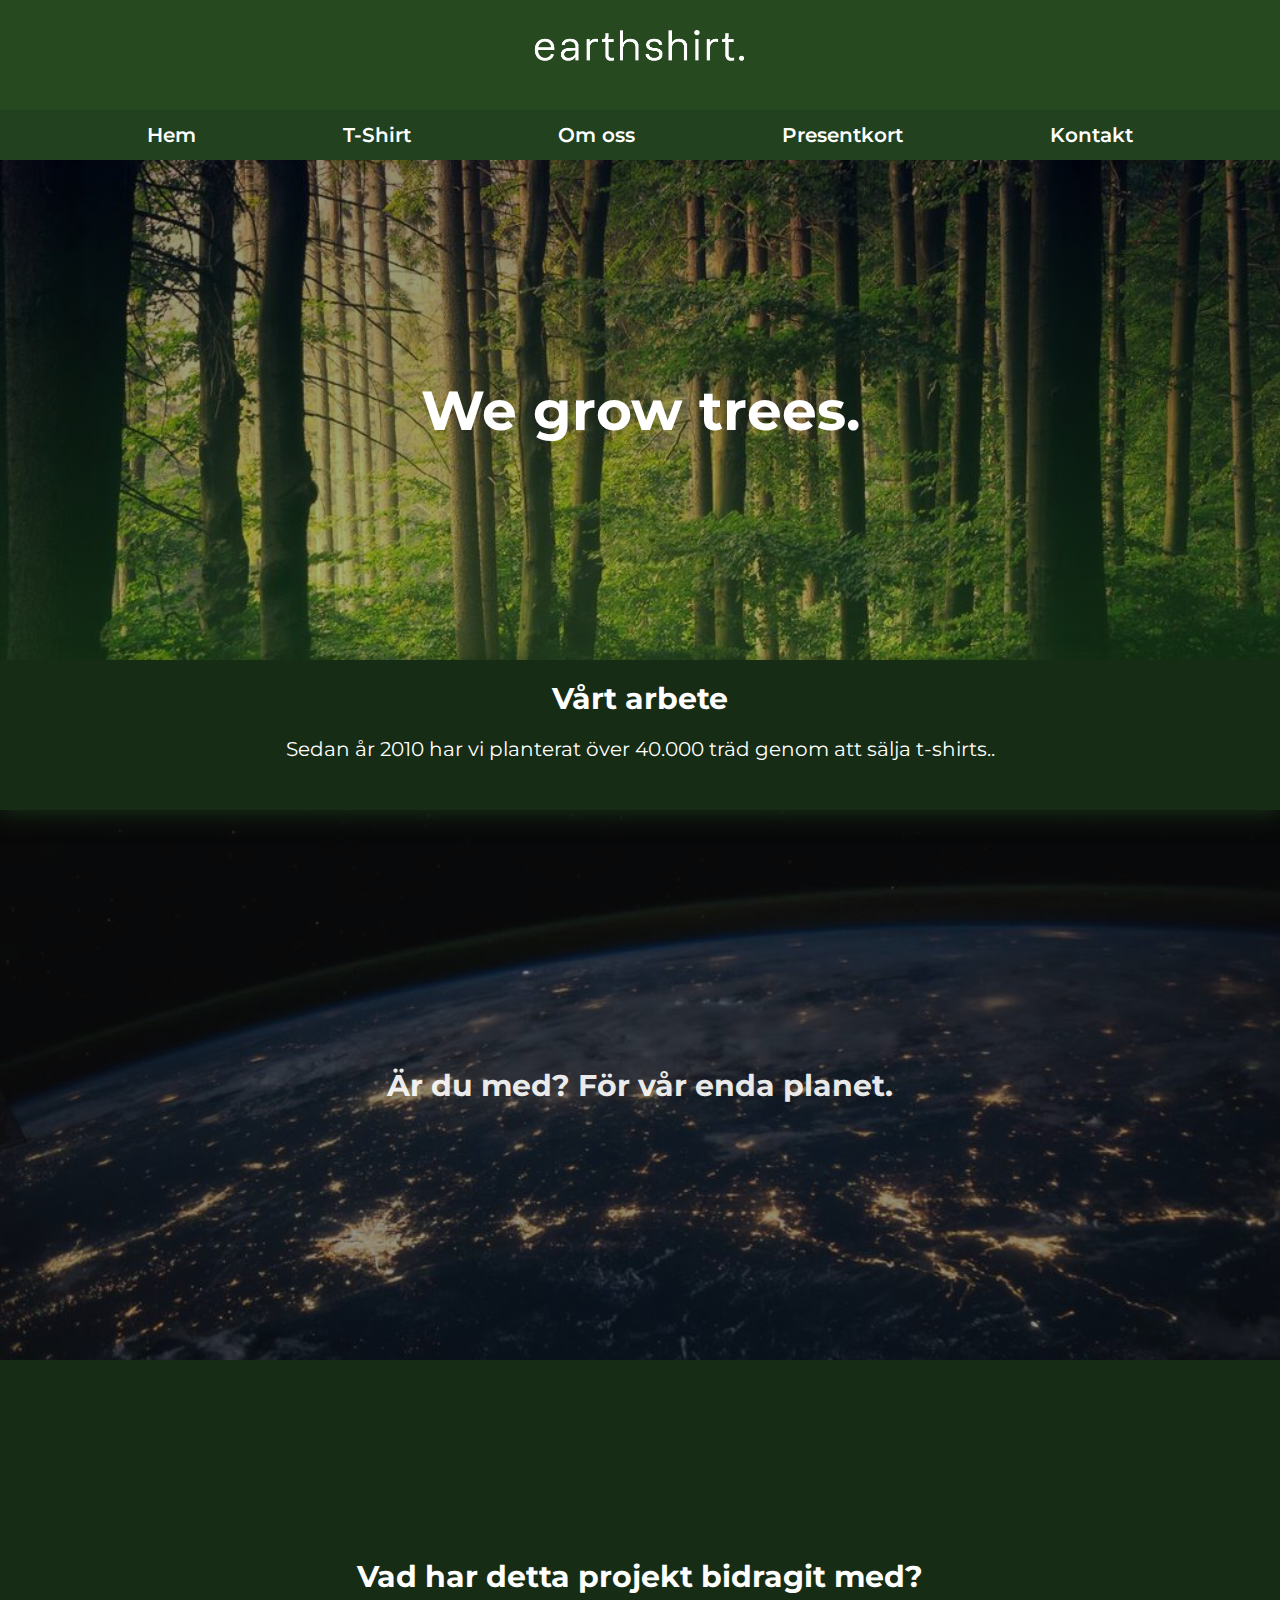
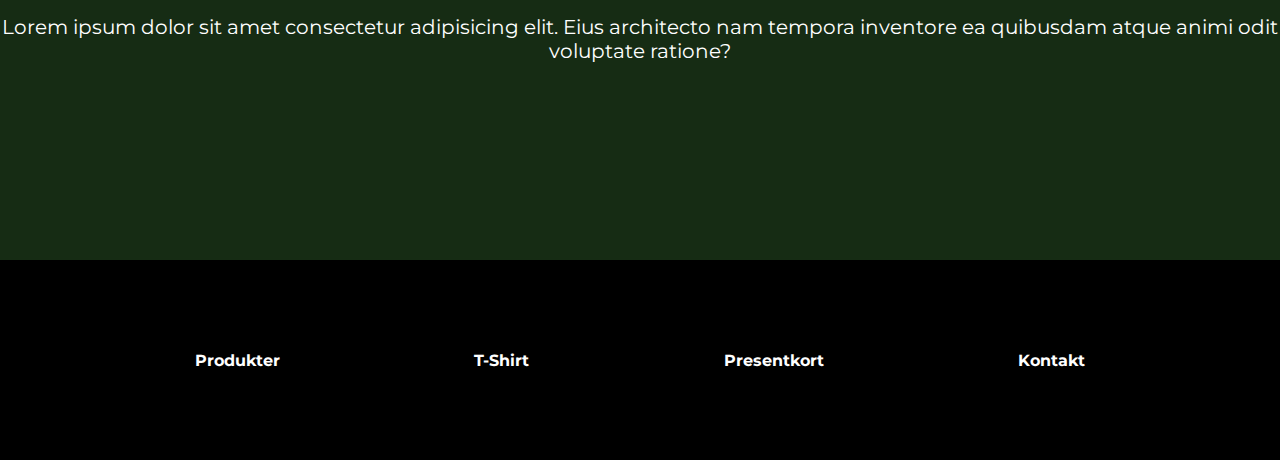
==== commit 96645694: "Förbättringar-komplettering/+ny-sida" ====
--- a/index.html
+++ b/index.html
@@ -48,7 +48,7 @@
                 </li>
 
                 <li>
-                    <a href="/produkter.html">Produkter</a>
+                    <a href="/om_oss.html">Om oss</a>
                 </li>
 
                 <li>
@@ -107,7 +107,6 @@
                     <a href="kontakt.html">Kontakt</a>
                 </li>
               </ul>
-              </ul>
 
         </footer>
 
--- a/css/style.css
+++ b/css/style.css
@@ -1 +1,897 @@
-*{box-sizing:border-box;margin:0;color:#fff;font-family:Montserrat,sans-serif;list-style-type:none;padding:0}a{text-decoration:none}body,html{width:100%;height:100%;margin:0;padding:0;overflow-x:hidden;scroll-behavior:smooth}.grid-wrapper{display:grid;height:1450px;width:100%;grid-template-columns:1fr 1fr;grid-template-rows:100px 300px 150px 300px 400px 200px;grid-template-areas:"he na" "ba ba" "a1 a1" "s1 s1" "os os" "fo fo"}.grid-wrapper-tshirt{display:grid;height:1700px;width:2fr;grid-template-columns:1fr 1fr;grid-template-rows:100px 350px 350px 300px 400px 200px;grid-template-areas:"he na" "pi pi" "if if" "ik ik" "gi gi" "fo fo"}.grid-wrapper-produkter{display:grid;height:2950px;width:100%;grid-template-columns:1fr 1fr;grid-template-rows:100px 150px 1250px 1250px 200px;grid-template-areas:"he na" "pf pf" "p1 p1" "p2 p2" "fo fo"}.grid-wrapper-presentkort{display:grid;height:1950px;width:100%;grid-template-columns:1fr 1fr;grid-template-rows:100px 600px 400px 50px 600px 200px;grid-template-areas:"he na" "pk pk" "tx tx" "ti ti" "ch ch" "fo fo"}.grid-wrapper-kontakt{display:grid;height:1200px;width:100%;grid-template-columns:1fr 1fr;grid-template-rows:100px 300px 600px 200px;grid-template-areas:"he na" "co co" "cf cf" "fo fo"}#header{grid-area:he;display:flex;background-color:#274920;width:100%;justify-content:space-around;align-items:center;z-index:2}.logo{width:250px;height:50px}nav{grid-area:na;z-index:1}#mobilmeny{background-color:#274920}.meny-toggle{position:absolute;top:25px;right:60px;cursor:pointer}#fake_bar{z-index:2;height:100%;width:100%;background-color:#274920}.meny-toggle div{margin-top:5px;width:25px;height:3px;background-color:#fff;border-radius:10%}#bar1{border-radius:5px}#bar2{border-radius:5px}#bar3{border-radius:5px}.toggle #bar1{transform:rotate(-45deg) translate(-5px,6px)}.toggle #bar2{opacity:0}.toggle #bar3{transform:rotate(45deg) translate(-5px,-6px)}.nav-links{position:absolute;top:-1000px;left:0;display:flex;justify-content:space-evenly;align-items:center;flex-direction:column;background-color:#21411f;transition:all .2s;height:305px;width:100%;z-index:-1;transition:1.4s}.nav-active{top:76px!important;z-index:-1;display:flex;justify-content:space-evenly;align-items:center}#mobilmeny{text-decoration:none}.nav-links li{transition-duration:.3s;transition-property:opacity}.nav-links li:hover{opacity:.4}.nav-links a{font-family:Montserrat,sans-serif;text-decoration:none;color:#fff;font-size:20px;font-weight:600}#pris{color:#000}#menu{display:none}#banner{display:flex;justify-content:center;align-items:center;background-image:linear-gradient(#0000006c,#2a5e0765),url(../img/nature.jpg);background-size:cover;grid-area:ba}#article_home h2{margin-top:20px;text-align:center}#article_home p{margin-top:20px;text-align:center}h1{opacity:1;font-size:45px}h2{font-size:25px}h3{opacity:.9;font-size:22px}h4{opacity:1;font-size:20px}#article_home{display:flex;background-color:#162c14;grid-area:a1;display:inline-block;box-shadow:0 5px 20px #162c14;z-index:3}#section_planet{display:flex;background-color:#7c7c7c;grid-area:s1;background-image:linear-gradient(#00000091,#0000006e),url(../img/space.jpg);background-size:cover;justify-content:center;align-items:center}#section_planet h3{text-align:center}#om_oss{grid-area:os;background-color:#162c14;display:flex;justify-content:center;flex-direction:column;align-items:center;text-align:center}#om_oss h2{margin-bottom:20px}#textsection{display:flex;justify-content:center;align-items:center;flex-direction:column;width:100%;height:100%;margin-right:20%;margin-left:20%}#textsection h2{margin-bottom:60px}#produkt_bild{background-image:url(../img/tshirt-beige.png);background-size:cover;width:350px;height:190px}.buy_button{display:flex;align-items:center;width:200px;height:60px;border-radius:10px;font-size:30px;justify-content:center;color:#fff;text-decoration:none;margin-top:10px;background-color:#1a721a;transition-duration:.3s;transition-property:opacity;cursor:pointer}.buy_button:hover{opacity:.8}footer{grid-area:fo;background-color:#000}#footer_meny{display:flex;justify-content:space-evenly;height:100%;align-items:center;font-weight:700}#product-images{grid-area:pi;background-color:#fff}#product-images #product-image{width:100%;height:100%;background-color:#fff;display:flex;justify-content:center;position:relative}#product-images #product-image img{margin-top:30px;width:250px;height:250px}#product-info{grid-area:if;background-color:rgb(39 73 32)}#text-holder{margin-top:20px;width:100%;height:300px;display:flex;justify-content:center;align-items:center;flex-direction:column}#text-holder-gift{width:100%;height:300px;display:flex;justify-content:space-evenly;align-items:center;flex-direction:column}#text-holder-gift h2{text-align:center}.pris{color:#3bb664}#description{margin-top:30px;margin-left:30px;margin-right:30px;text-align:center}#pic1{width:330px;height:350px}#shadow{position:absolute;width:100%;height:100%;background-color:rgba(36,73,49,.151)}#palettes{width:100%;display:flex;z-index:2;position:absolute;bottom:0}#palettes div{height:30px;width:30px;box-shadow:2px 1px 10px #000;display:block;margin-left:10px;margin-bottom:20px;border-radius:30px;cursor:pointer}#color_text{color:#000;margin-left:10px}.green{background-color:#0c5715}.blue{background-color:#08428d}.red{background-color:#eb0d0d}.beige{background-color:#f9e4b7}.invisible{display:none}.kolumn{width:100%;align-items:center;text-align:center;display:flex;flex-direction:column}.kolumn img{width:100%;height:100%}#ikoner{width:100%;display:flex}#process{grid-area:ik;display:flex;flex-direction:column;justify-content:center;align-items:center;background-color:rgba(125,185,117,.479)}#process h2{color:rgba(44,44,44,.973);margin-bottom:30px}#process p{font-weight:700;color:#363636}#produkter_rubrik{color:#1b4d1b}#produkter_info{grid-area:pf;display:flex;justify-content:center;align-items:center}#product-section-1{grid-area:p1;display:flex;flex-direction:column;justify-content:space-evenly;align-items:center}#product-section-2{grid-area:p2;display:flex;flex-direction:column;justify-content:space-evenly;align-items:center}.product-box{display:flex;flex-direction:column-reverse;justify-content:center;align-items:center;background-color:rgba(128,128,128,.171);box-shadow:5px 5px 25px #000;border-radius:25px;height:380px;width:355px}#produkt-1{background-image:url(../img/tshirt-beige.png);background-size:cover;background-repeat:no-repeat}#produkt-2{background-image:url(../img/tshirt-blue.png);background-size:cover;background-repeat:no-repeat}#produkt-3{background-image:url(../img/tshirt-green.png);background-size:cover;background-repeat:no-repeat}#produkt-4{background-image:url(../img/tshirt-red.png);background-size:cover;background-repeat:no-repeat}#produkt-5{background-image:url(../img/tshirt-yellow.png);background-size:cover;background-repeat:no-repeat}#produkt-6{background-image:url(../img/tshirt-gray.png);background-size:cover;background-repeat:no-repeat}.kolumn img{display:inline;width:80px}#giftcard{grid-area:gi;background-image:url(../img/presentkort_front.jpg);background-position:center;background-size:cover}#presentkort_main{grid-area:pk;background-image:linear-gradient(#000000a6,#00000048),url(/img/giftcard_trees.jpg);background-size:cover;width:100%;height:100%;display:flex;flex-direction:column;align-items:center;justify-content:center}#rubrik_present{font-size:40px;margin-bottom:20px}#text_present{text-align:center}#present_link{margin-top:40px}#present_button{display:flex;justify-content:center;align-items:center;width:220px;height:60px;border-radius:50px;background-image:linear-gradient(#245524,#2e6631);box-shadow:2px 1px 20px #000}#about_gift{grid-area:tx;background-color:#f5f5f5;display:flex;flex-direction:column;justify-content:space-evenly;align-items:center}#about_rubrik{margin-top:15px;color:green}#about_text{line-height:1.8;text-align:center;color:green}#text_grid{grid-area:ti;background-color:#f5f5f5;display:flex;justify-content:center}#text_grid h2{color:green}#choose{grid-area:ch;background-color:#f5f5f5;display:flex;flex-direction:column;align-items:center}.select_amount{background-image:linear-gradient(#5b775b,#2e6631);width:250px;height:100px;border-radius:30px;margin-top:20px;display:flex;justify-content:center;align-items:center;box-shadow:1px 1px 10px #000;transition-duration:.3s;transition-property:opacity;cursor:pointer}.select_amount:hover{opacity:.8}#choose h2{color:green}#contact_info{grid-area:co;background-color:#f7f8fc;display:flex;flex-direction:column;justify-content:center;align-content:center}#contact_form{grid-area:cf;background-color:#f7f8fc;display:flex;justify-content:center;align-content:center;flex-wrap:wrap}#info-holder{height:80%;text-align:center;display:flex;flex-direction:column;justify-content:space-around;align-items:center}#info-holder h2{color:#082404}#info-holder h3{color:#000}.line{width:70%;height:1px;background-color:#b6b6b6}#contact-square{width:80%;display:flex;flex-direction:column;justify-content:space-evenly;align-items:center;height:500px;box-shadow:0 5px 20px #000;background-color:#fff;border-radius:20px}#contact-square h2{color:#082404}.input-box{display:flex;text-align:center;color:#000;width:200px;height:50px;border-radius:30px;border-style:solid;margin-bottom:10px;outline:0;font-size:15px}#first_lastname{flex-wrap:wrap;display:flex;width:100%;justify-content:space-evenly}#input-box-meddelande{font-size:20px;display:flex;text-align:center;color:#000;width:200px;height:100px;border-radius:30px;border-style:solid;justify-items:center;outline:0}#skicka{width:200px;height:50px;border-radius:30px;background-color:#236815;display:flex;justify-content:center;align-items:center;transition-duration:.3s;transition-property:opacity;cursor:pointer}#skicka:hover{opacity:.8}#skicka h2{color:#fff}@media only screen and (min-width:750px){.grid-wrapper{display:grid;height:2060px;width:100%;grid-template-columns:1fr 1fr;grid-template-rows:100px 60px 500px 150px 550px 500px 200px;grid-template-areas:"he he" "na na" "ba ba" "a1 a1" "s1 s1" "os os" "fo fo"}.grid-wrapper-tshirt{display:grid;height:1560px;width:2fr;grid-template-columns:1fr 1fr;grid-template-rows:100px 60px 500px 300px 400px 200px;grid-template-areas:"he he" "na na" "pi if" "ik ik" "gi gi" "fo fo"}.grid-wrapper-produkter{display:grid;height:2110px;width:2fr;grid-template-columns:1fr 1fr;grid-template-rows:100px 60px 150px 800px 800px 200px;grid-template-areas:"he he" "na na" "pf pf" "p1 p2" "p1 p2" "fo fo"}.grid-wrapper-presentkort{display:grid;height:1820px;width:2fr;grid-template-columns:1fr 1fr;grid-template-rows:100px 60px 600px 400px 60px 400px 200px;grid-template-areas:"he he" "na na" "pk pk" "tx tx" "ti ti" "ch ch" "fo fo"}.grid-wrapper-kontakt{display:grid;height:1060px;width:2fr;grid-template-columns:1fr 1fr;grid-template-rows:100px 60px 300px 400px 200px;grid-template-areas:"he he" "na na" "cf co" "cf co" "fo fo"}#pic1{margin-top:55px}.nav-links{position:static;height:50px;flex-direction:row}#fake_bar{height:10px}h1{font-size:55px}h2{font-size:30px}h3{font-size:30px}h4{font-size:45px}p{font-size:20px}#section_planet{background-image:linear-gradient(#11111181,#14131371),url(/img/space.jpg);background-position:center}#product-images #product-image img{width:400px;height:400px}#text_present{font-size:25px}#about_text{margin-left:20%;margin-right:20%}#choose{flex-direction:row;justify-content:space-evenly;align-content:center;flex-wrap:wrap}#input-box-meddelande{width:65%}}+* {
+    box-sizing: border-box;
+    margin: 0;
+    color: #fff;
+    font-family: Montserrat, sans-serif;
+    list-style-type: none;
+    padding: 0;
+}
+a {
+    text-decoration: none;
+}
+body,
+html {
+    width: 100%;
+    height: 100%;
+    margin: 0;
+    padding: 0;
+    overflow-x: hidden;
+    scroll-behavior: smooth;
+}
+.grid-wrapper {
+    display: grid;
+    height: 1450px;
+    width: 100%;
+    grid-template-columns: 1fr 1fr;
+    grid-template-rows: 100px 300px 150px 300px 400px 200px;
+    grid-template-areas: "he na" "ba ba" "a1 a1" "s1 s1" "os os" "fo fo";
+}
+.grid-wrapper-tshirt {
+    display: grid;
+    height: 4350px;
+    width: 2fr;
+    grid-template-columns: 1fr 1fr;
+    grid-template-rows: 100px 350px 350px 300px 400px 150px 1250px 1250px 200px;
+    grid-template-areas: 
+    "he na"
+    "pi pi"
+    "if if"
+    "ik ik"
+    "gi gi"
+    "pf pf"
+    "p1 p1"
+    "p2 p2"
+    "fo fo";
+}
+.grid-wrapper-om-oss {
+    display: grid;
+    height: 3150px;
+    width: 100%;
+    grid-template-columns: 1fr 1fr;
+    grid-template-rows: 100px 150px 900px 900px 900px 200px;
+    grid-template-areas:
+    "he na"
+    "pf pf"
+    "tr tr"
+    "le le"
+    "hi hi"
+    "fo fo";
+}
+.grid-wrapper-presentkort {
+    display: grid;
+    height: 1950px;
+    width: 100%;
+    grid-template-columns: 1fr 1fr;
+    grid-template-rows: 100px 600px 400px 50px 600px 200px;
+    grid-template-areas: "he na" "pk pk" "tx tx" "ti ti" "ch ch" "fo fo";
+}
+.grid-wrapper-kontakt {
+    display: grid;
+    height: 1200px;
+    width: 100%;
+    grid-template-columns: 1fr 1fr;
+    grid-template-rows: 100px 300px 600px 200px;
+    grid-template-areas: "he na" "co co" "cf cf" "fo fo";
+}
+#header {
+    grid-area: he;
+    display: flex;
+    background-color: #274920;
+    width: 100%;
+    justify-content: space-around;
+    align-items: center;
+    z-index: 2;
+}
+.logo {
+    width: 250px;
+    height: 50px;
+}
+nav {
+    grid-area: na;
+    z-index: 1;
+}
+#mobilmeny {
+    background-color: #274920;
+}
+.meny-toggle {
+    position: absolute;
+    top: 25px;
+    right: 60px;
+    cursor: pointer;
+}
+#fake_bar {
+    z-index: 2;
+    height: 100%;
+    width: 100%;
+    background-color: #274920;
+}
+.meny-toggle div {
+    margin-top: 5px;
+    width: 25px;
+    height: 3px;
+    background-color: #fff;
+    border-radius: 10%;
+}
+#bar1 {
+    border-radius: 5px;
+}
+#bar2 {
+    border-radius: 5px;
+}
+#bar3 {
+    border-radius: 5px;
+}
+.toggle #bar1 {
+    transform: rotate(-45deg) translate(-5px, 6px);
+}
+.toggle #bar2 {
+    opacity: 0;
+}
+.toggle #bar3 {
+    transform: rotate(45deg) translate(-5px, -6px);
+}
+.nav-links {
+    position: absolute;
+    top: -1000px;
+    left: 0;
+    display: flex;
+    justify-content: space-evenly;
+    align-items: center;
+    flex-direction: column;
+    background-color: #21411f;
+    transition: all 0.2s;
+    height: 305px;
+    width: 100%;
+    z-index: -1;
+    transition: 1.4s;
+}
+.nav-active {
+    top: 76px !important;
+    z-index: -1;
+    display: flex;
+    justify-content: space-evenly;
+    align-items: center;
+}
+#mobilmeny {
+    text-decoration: none;
+}
+.nav-links li {
+    transition-duration: 0.3s;
+    transition-property: opacity;
+}
+.nav-links li:hover {
+    opacity: 0.4;
+}
+.nav-links a {
+    font-family: Montserrat, sans-serif;
+    text-decoration: none;
+    color: #fff;
+    font-size: 20px;
+    font-weight: 600;
+}
+#pris {
+    color: #000;
+}
+#menu {
+    display: none;
+}
+#banner {
+    display: flex;
+    justify-content: center;
+    align-items: center;
+    background-image: linear-gradient(#0000006c, #2a5e0765), url(../img/nature.jpg);
+    background-size: cover;
+    grid-area: ba;
+}
+#article_home h2 {
+    margin-top: 20px;
+    text-align: center;
+}
+#article_home p {
+    margin-top: 20px;
+    text-align: center;
+}
+h1 {
+    opacity: 1;
+    font-size: 45px;
+}
+h2 {
+    font-size: 25px;
+}
+h3 {
+    opacity: 0.9;
+    font-size: 22px;
+}
+h4 {
+    opacity: 1;
+    font-size: 20px;
+}
+#article_home {
+    display: flex;
+    background-color: #162c14;
+    grid-area: a1;
+    display: inline-block;
+    box-shadow: 0 5px 20px #162c14;
+    z-index: 3;
+}
+#section_planet {
+    display: flex;
+    background-color: #7c7c7c;
+    grid-area: s1;
+    background-image: linear-gradient(#00000091, #0000006e), url(../img/space.jpg);
+    background-size: cover;
+    justify-content: center;
+    align-items: center;
+}
+#section_planet h3 {
+    text-align: center;
+}
+#om_oss {
+    grid-area: os;
+    background-color: #162c14;
+    display: flex;
+    justify-content: center;
+    flex-direction: column;
+    align-items: center;
+    text-align: center;
+}
+#om_oss h2 {
+    margin-bottom: 20px;
+}
+#textsection {
+    display: flex;
+    justify-content: center;
+    align-items: center;
+    flex-direction: column;
+    width: 100%;
+    height: 100%;
+    margin-right: 20%;
+    margin-left: 20%;
+}
+#textsection h2 {
+    margin-bottom: 60px;
+}
+#produkt_bild {
+    background-image: url(../img/tshirt-beige.png);
+    background-size: cover;
+    width: 350px;
+    height: 190px;
+}
+.buy_button {
+    display: flex;
+    align-items: center;
+    width: 200px;
+    height: 60px;
+    border-radius: 10px;
+    font-size: 30px;
+    justify-content: center;
+    color: #fff;
+    text-decoration: none;
+    margin-top: 10px;
+    background-color: #1a721a;
+    transition-duration: 0.3s;
+    transition-property: opacity;
+    cursor: pointer;
+}
+.buy_button:hover {
+    opacity: 0.8;
+}
+footer {
+    grid-area: fo;
+    background-color: #000;
+}
+#footer_meny {
+    display: flex;
+    justify-content: space-evenly;
+    height: 100%;
+    align-items: center;
+    font-weight: 700;
+}
+#product-images {
+    grid-area: pi;
+    background-color: #fff;
+}
+#product-images #product-image {
+    width: 100%;
+    height: 100%;
+    background-color: #fff;
+    display: flex;
+    justify-content: center;
+    position: relative;
+}
+#product-images #product-image img {
+    margin-top: 30px;
+    width: 250px;
+    height: 250px;
+}
+#product-info {
+    grid-area: if;
+    background-color: rgb(39 73 32);
+}
+#text-holder {
+    margin-top: 20px;
+    width: 100%;
+    height: 300px;
+    display: flex;
+    justify-content: center;
+    align-items: center;
+    flex-direction: column;
+}
+#text-holder-gift {
+    width: 100%;
+    height: 300px;
+    display: flex;
+    justify-content: space-evenly;
+    align-items: center;
+    flex-direction: column;
+}
+#text-holder-gift h2 {
+    text-align: center;
+}
+.pris {
+    color: #3bb664;
+}
+#description {
+    margin-top: 30px;
+    margin-left: 30px;
+    margin-right: 30px;
+    text-align: center;
+}
+#pic1 {
+    width: 330px;
+    height: 350px;
+}
+#shadow {
+    position: absolute;
+    width: 100%;
+    height: 100%;
+    background-color: rgba(36, 73, 49, 0.151);
+}
+#palettes {
+    width: 100%;
+    display: flex;
+    z-index: 2;
+    position: absolute;
+    bottom: 0;
+}
+#palettes div {
+    height: 30px;
+    width: 30px;
+    box-shadow: 2px 1px 10px #000;
+    display: block;
+    margin-left: 10px;
+    margin-bottom: 20px;
+    border-radius: 30px;
+    cursor: pointer;
+}
+#color_text {
+    color: #000;
+    margin-left: 10px;
+}
+.green {
+    background-color: #0c5715;
+}
+.blue {
+    background-color: #08428d;
+}
+.red {
+    background-color: #eb0d0d;
+}
+.beige {
+    background-color: #f9e4b7;
+}
+.invisible {
+    display: none;
+}
+.kolumn {
+    width: 100%;
+    align-items: center;
+    text-align: center;
+    display: flex;
+    flex-direction: column;
+}
+.kolumn img {
+    width: 100%;
+    height: 100%;
+}
+#ikoner {
+    width: 100%;
+    display: flex;
+}
+#process {
+    grid-area: ik;
+    display: flex;
+    flex-direction: column;
+    justify-content: center;
+    align-items: center;
+    background-color: rgba(125, 185, 117, 0.479);
+}
+#process h2 {
+    color: rgba(44, 44, 44, 0.973);
+    margin-bottom: 30px;
+}
+#process p {
+    font-weight: 700;
+    color: #363636;
+}
+#produkter_rubrik {
+    color: #1b4d1b;
+}
+#produkter_info {
+    grid-area: pf;
+    display: flex;
+    justify-content: space-evenly;
+    flex-direction: column;
+    align-items: center;
+}
+
+#produkter_info a{
+
+    font-size: 16px;
+    font-weight: 500;
+
+}
+
+#leverans-artikel {
+
+    grid-area: le;
+    display: flex;
+    width: 100%;
+    justify-content: space-evenly;
+    align-items: center;
+    flex-direction: column-reverse;
+
+    
+
+}
+
+#historia-artikel {
+
+    grid-area: hi;
+    display: flex;
+    width: 100%;
+    justify-content: space-evenly;
+    align-items: center;
+    flex-direction: column;
+
+}
+
+#produkter_info a {
+
+    color: black;
+
+}
+
+#product-section-1 {
+    grid-area: p1;
+    display: flex;
+    flex-direction: column;
+    justify-content: space-evenly;
+    align-items: center;
+}
+#product-section-2 {
+    grid-area: p2;
+    display: flex;
+    flex-direction: column;
+    justify-content: space-evenly;
+    align-items: center;
+}
+.product-box {
+    display: flex;
+    flex-direction: column-reverse;
+    justify-content: center;
+    align-items: center;
+    background-color: rgba(128, 128, 128, 0.171);
+    box-shadow: 5px 5px 25px #000;
+    border-radius: 25px;
+    height: 380px;
+    width: 355px;
+}
+
+.artikel-box {
+    display: flex;
+    flex-direction: column;
+    justify-content: center;
+    align-items: center;
+    background-color: rgba(128, 128, 128, 0.171);
+    box-shadow: 5px 5px 25px #000;
+    border-radius: 25px;
+    height: 380px;
+    width: 80vw;
+}
+
+#leverans-bild .artikel-box {
+
+    background-image: url(../img/leverans.jpg);
+    background-size: cover;
+
+}
+
+#trad-bild .artikel-box {
+
+    background-image: url(../img/trad_artikel.jpg);
+    background-size: cover;
+
+}
+
+#earth-bild .artikel-box {
+
+    background-image: url(../img/earth_artikel.jpg);
+    background-size: cover;
+
+}
+
+.artikel-box h2{
+
+    color:black
+
+}
+
+.artikel-box p {
+    font-weight: 900;
+    color: black;
+    margin-top: 30px;
+    width: 80%;
+
+}
+
+#trad-artikel{
+
+    grid-area: tr;
+    display: flex;
+    width: 100%;
+    justify-content: space-evenly;
+    align-items: center;
+    flex-direction: column;
+
+}
+
+#produkt-1 {
+    background-image: url(../img/tshirt-beige.png);
+    background-size: cover;
+    background-repeat: no-repeat;
+}
+#produkt-2 {
+    background-image: url(../img/tshirt-blue.png);
+    background-size: cover;
+    background-repeat: no-repeat;
+}
+#produkt-3 {
+    background-image: url(../img/tshirt-green.png);
+    background-size: cover;
+    background-repeat: no-repeat;
+}
+#produkt-4 {
+    background-image: url(../img/tshirt-red.png);
+    background-size: cover;
+    background-repeat: no-repeat;
+}
+#produkt-5 {
+    background-image: url(../img/tshirt-yellow.png);
+    background-size: cover;
+    background-repeat: no-repeat;
+}
+#produkt-6 {
+    background-image: url(../img/tshirt-gray.png);
+    background-size: cover;
+    background-repeat: no-repeat;
+}
+
+
+
+.kolumn img {
+    display: inline;
+    width: 80px;
+}
+#giftcard {
+    grid-area: gi;
+    background-image: url(../img/presentkort_front.jpg);
+    background-position: center;
+    background-size: cover;
+}
+#presentkort_main {
+    grid-area: pk;
+    background-image: linear-gradient(#000000a6, #00000048), url(/img/giftcard_trees.jpg);
+    background-size: cover;
+    width: 100%;
+    height: 100%;
+    display: flex;
+    flex-direction: column;
+    align-items: center;
+    justify-content: center;
+}
+#rubrik_present {
+    font-size: 40px;
+    margin-bottom: 20px;
+}
+#text_present {
+    text-align: center;
+}
+#present_link {
+    margin-top: 40px;
+}
+#present_button {
+    display: flex;
+    justify-content: center;
+    align-items: center;
+    width: 220px;
+    height: 60px;
+    border-radius: 50px;
+    background-image: linear-gradient(#245524, #2e6631);
+    box-shadow: 2px 1px 20px #000;
+}
+#about_gift {
+    grid-area: tx;
+    background-color: #f5f5f5;
+    display: flex;
+    flex-direction: column;
+    justify-content: space-evenly;
+    align-items: center;
+}
+#about_rubrik {
+    margin-top: 15px;
+    color: green;
+}
+#about_text {
+    line-height: 1.8;
+    text-align: center;
+    color: green;
+}
+#text_grid {
+    grid-area: ti;
+    background-color: #f5f5f5;
+    display: flex;
+    justify-content: center;
+}
+#text_grid h2 {
+    color: green;
+}
+#choose {
+    grid-area: ch;
+    background-color: #f5f5f5;
+    display: flex;
+    flex-direction: column;
+    align-items: center;
+}
+.select_amount {
+    background-image: linear-gradient(#5b775b, #2e6631);
+    width: 250px;
+    height: 100px;
+    border-radius: 30px;
+    margin-top: 20px;
+    display: flex;
+    justify-content: center;
+    align-items: center;
+    box-shadow: 1px 1px 10px #000;
+    transition-duration: 0.3s;
+    transition-property: opacity;
+    cursor: pointer;
+}
+.select_amount:hover {
+    opacity: 0.8;
+}
+#choose h2 {
+    color: green;
+}
+#contact_info {
+    grid-area: co;
+    background-color: #f7f8fc;
+    display: flex;
+    flex-direction: column;
+    justify-content: center;
+    align-content: center;
+}
+#contact_form {
+    grid-area: cf;
+    background-color: #f7f8fc;
+    display: flex;
+    justify-content: center;
+    align-content: center;
+    flex-wrap: wrap;
+}
+#info-holder {
+    height: 80%;
+    text-align: center;
+    display: flex;
+    flex-direction: column;
+    justify-content: space-around;
+    align-items: center;
+}
+#info-holder h2 {
+    color: #082404;
+}
+#info-holder h3 {
+    color: #000;
+}
+.line {
+    width: 70%;
+    height: 1px;
+    background-color: #b6b6b6;
+}
+#contact-square {
+    width: 80%;
+    display: flex;
+    flex-direction: column;
+    justify-content: space-evenly;
+    align-items: center;
+    height: 500px;
+    box-shadow: 0 5px 20px #000;
+    background-color: #fff;
+    border-radius: 20px;
+}
+#contact-square h2 {
+    color: #082404;
+}
+.input-box {
+    display: flex;
+    text-align: center;
+    color: #000;
+    width: 200px;
+    height: 50px;
+    border-radius: 30px;
+    border-style: solid;
+    margin-bottom: 10px;
+    outline: 0;
+    font-size: 15px;
+}
+#first_lastname {
+    flex-wrap: wrap;
+    display: flex;
+    width: 100%;
+    justify-content: space-evenly;
+}
+#input-box-meddelande {
+    font-size: 20px;
+    display: flex;
+    text-align: center;
+    color: #000;
+    width: 200px;
+    height: 100px;
+    border-radius: 30px;
+    border-style: solid;
+    justify-items: center;
+    outline: 0;
+}
+#skicka {
+    width: 200px;
+    height: 50px;
+    border-radius: 30px;
+    background-color: #236815;
+    display: flex;
+    justify-content: center;
+    align-items: center;
+    transition-duration: 0.3s;
+    transition-property: opacity;
+    cursor: pointer;
+}
+#skicka:hover {
+    opacity: 0.8;
+}
+#skicka h2 {
+    color: #fff;
+}
+@media only screen and (min-width: 750px) {
+    .grid-wrapper {
+        display: grid;
+        height: 2060px;
+        width: 100%;
+        grid-template-columns: 1fr 1fr;
+        grid-template-rows: 100px 60px 500px 150px 550px 500px 200px;
+        grid-template-areas: "he he" "na na" "ba ba" "a1 a1" "s1 s1" "os os" "fo fo";
+    }
+    .grid-wrapper-tshirt {
+        display: grid;
+        height: 3310px;
+        width: 2fr;
+        grid-template-columns: 1fr 1fr;
+        grid-template-rows: 100px 60px 500px 300px 400px 150px 800px 800px 200px;
+        grid-template-areas: "he he" "na na" "pi if" "ik ik" "gi gi" "pf pf" "p1 p2" "p1 p2" "fo fo";
+    }
+    .grid-wrapper-om-oss {
+        display: grid;
+        height: 2310px;
+        width: 2fr;
+        grid-template-columns: 1fr 1fr;
+        grid-template-rows: 100px 60px 150px 600px 600px 600px 200px;
+        grid-template-areas: "he he" "na na" "pf pf" "tr tr" "le le" "hi hi" "fo fo";
+    }
+    .grid-wrapper-presentkort {
+        display: grid;
+        height: 1820px;
+        width: 2fr;
+        grid-template-columns: 1fr 1fr;
+        grid-template-rows: 100px 60px 600px 400px 60px 400px 200px;
+        grid-template-areas: "he he" "na na" "pk pk" "tx tx" "ti ti" "ch ch" "fo fo";
+    }
+    .grid-wrapper-kontakt {
+        display: grid;
+        height: 1060px;
+        width: 2fr;
+        grid-template-columns: 1fr 1fr;
+        grid-template-rows: 100px 60px 300px 400px 200px;
+        grid-template-areas: "he he" "na na" "cf co" "cf co" "fo fo";
+    }
+    #pic1 {
+        margin-top: 55px;
+    }
+    .nav-links {
+        position: static;
+        height: 50px;
+        flex-direction: row;
+    }
+    #fake_bar {
+        height: 10px;
+    }
+    h1 {
+        font-size: 55px;
+    }
+    h2 {
+        font-size: 30px;
+    }
+    h3 {
+        font-size: 30px;
+    }
+    h4 {
+        font-size: 45px;
+    }
+    p {
+        font-size: 20px;
+    }
+    #section_planet {
+        background-image: linear-gradient(#11111181, #14131371), url(/img/space.jpg);
+        background-position: center;
+    }
+    #product-images #product-image img {
+        width: 400px;
+        height: 400px;
+    }
+    #text_present {
+        font-size: 25px;
+    }
+    #about_text {
+        margin-left: 20%;
+        margin-right: 20%;
+    }
+    #choose {
+        flex-direction: row;
+        justify-content: space-evenly;
+        align-content: center;
+        flex-wrap: wrap;
+    }
+
+    #input-box-meddelande {
+        width: 65%;
+    }
+
+    #leverans-artikel {
+
+        flex-direction: row;
+
+    }
+
+    #trad-artikel {
+
+        flex-direction: row;
+
+    }
+
+    #historia-artikel {
+
+        flex-direction: row;
+
+    }
+
+    #produkter_info a{
+
+        font-size: 20px;
+        font-weight: 500;
+    
+    }
+
+    .artikel-box {
+
+        width: 555px;
+    }
+ 
+
+}
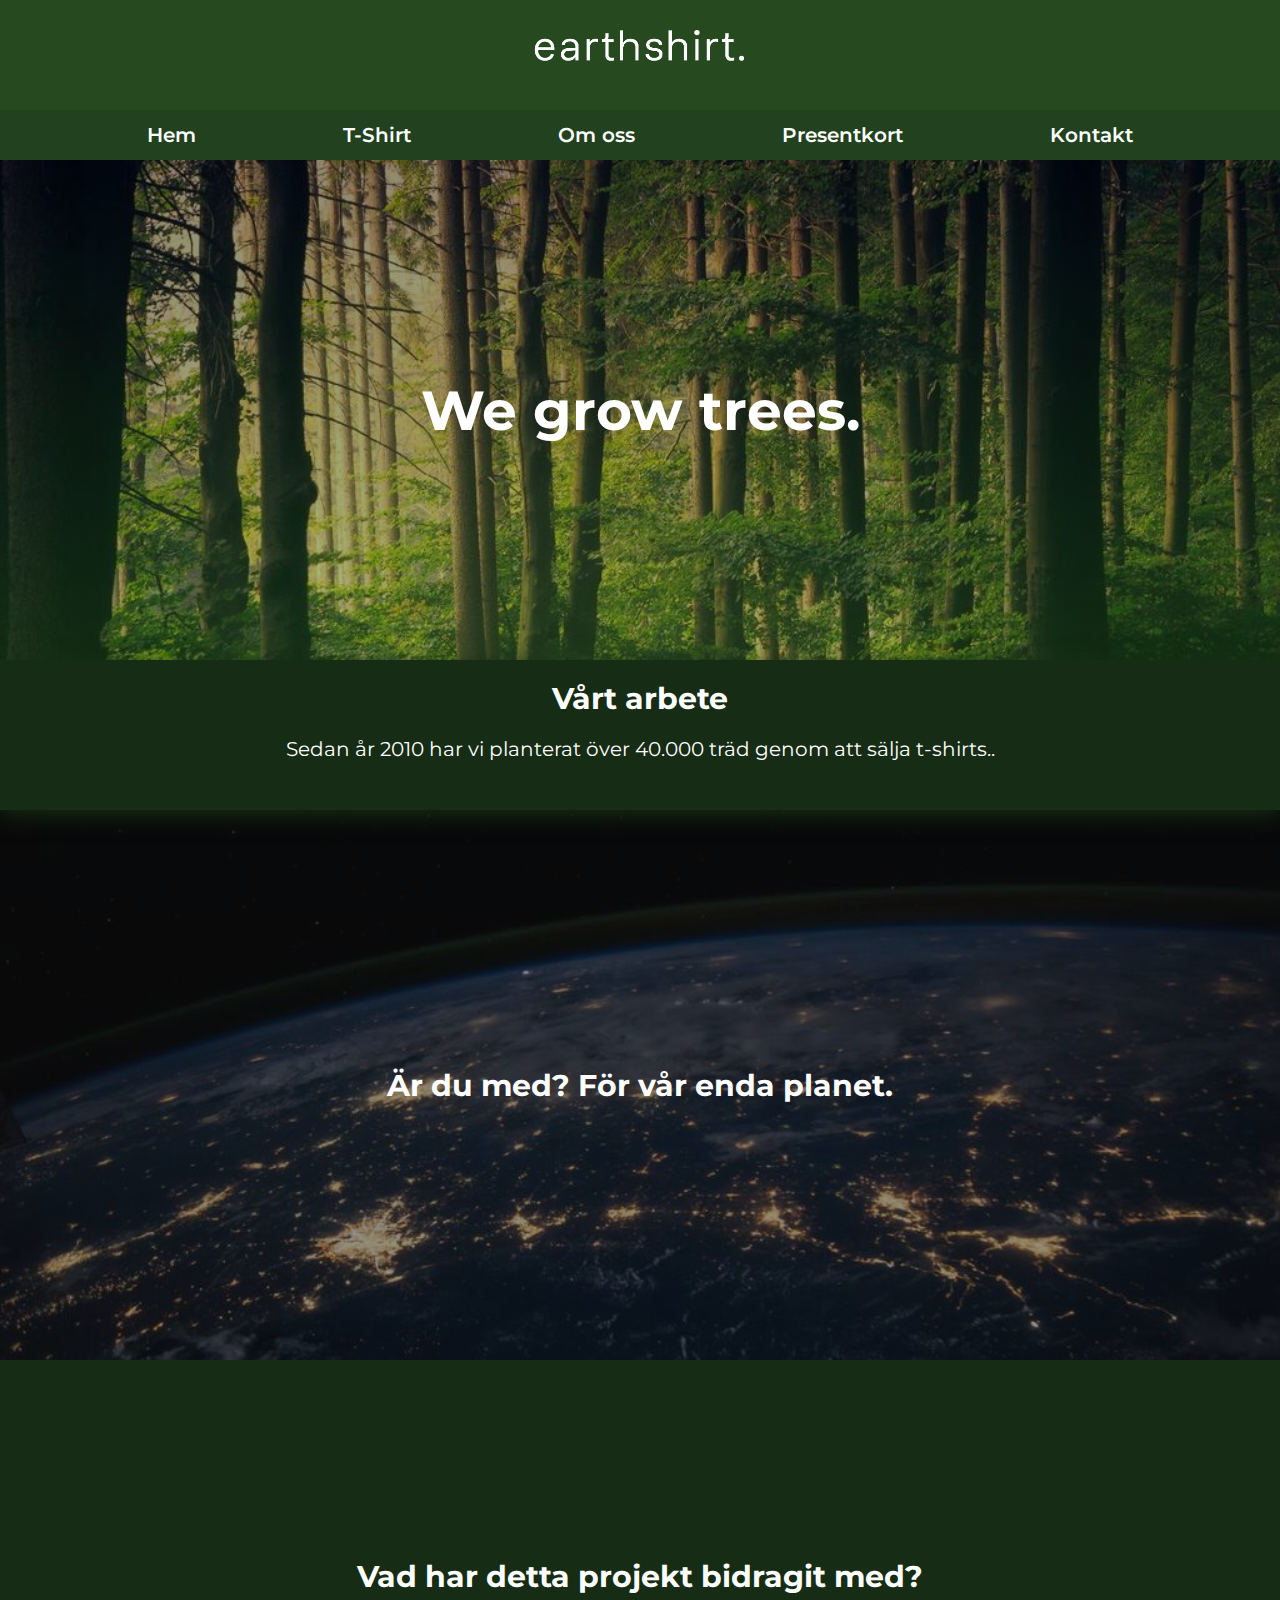
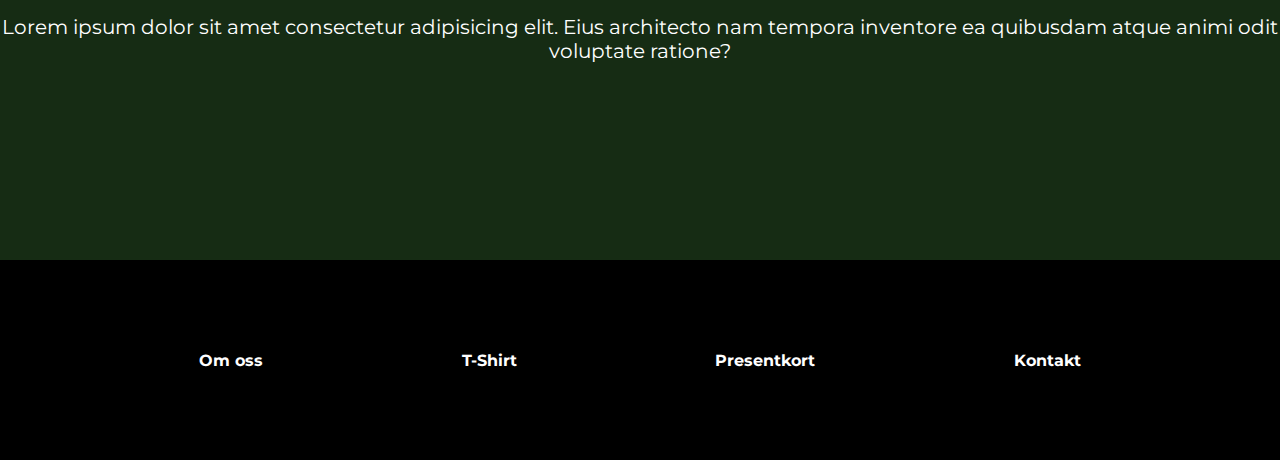
==== commit 55942391: "Justeringar mått (width), ändrat till mer semantiska taggar, ändrat rubiksnivåer och lagt till överr" ====
--- a/index.html
+++ b/index.html
@@ -63,7 +63,7 @@
   
 
         <section id="banner">
-                <h1>We grow trees.</h1>
+            <h1>We grow trees.</h1>
         </section>
 
         <article id="article_home">
@@ -74,7 +74,7 @@
 
         <section id="section_planet">
 
-            <h3>Är du med? För vår enda planet.</h3>
+            <h2>Är du med? För vår enda planet.</h2>
 
             
         </section>
@@ -95,7 +95,7 @@
 
             <ul id="footer_meny">
                 <li>
-                    <a href="produkter.html">Produkter</a>
+                    <a href="om_oss.html">Om oss</a>
                 </li>
                 <li>
                     <a href="tshirt.html">T-Shirt</a>
--- a/css/style.css
+++ b/css/style.css
@@ -29,7 +29,7 @@
 .grid-wrapper-tshirt {
     display: grid;
     height: 4350px;
-    width: 2fr;
+    width: 100%;
     grid-template-columns: 1fr 1fr;
     grid-template-rows: 100px 350px 350px 300px 400px 150px 1250px 1250px 200px;
     grid-template-areas: 
@@ -43,6 +43,8 @@
     "p2 p2"
     "fo fo";
 }
+
+
 .grid-wrapper-om-oss {
     display: grid;
     height: 3150px;
@@ -196,7 +198,7 @@
     font-size: 45px;
 }
 h2 {
-    font-size: 25px;
+    font-size: 20px;
 }
 h3 {
     opacity: 0.9;
@@ -366,7 +368,7 @@
 }
 #color_text {
     color: #000;
-    margin-left: 10px;
+    margin-left: 15px;
 }
 .green {
     background-color: #0c5715;
@@ -476,6 +478,19 @@
     justify-content: space-evenly;
     align-items: center;
 }
+
+#product-section-1 h2{
+
+    color: #1b4d1b;
+
+}
+
+#product-section-2 h2{
+
+    color: #1b4d1b;
+
+}
+
 .product-box {
     display: flex;
     flex-direction: column-reverse;
@@ -607,13 +622,12 @@
 #text_present {
     text-align: center;
 }
-#present_link {
+
+#present_button {
+    display: flex;
+    justify-content: center;
+    align-items: center;
     margin-top: 40px;
-}
-#present_button {
-    display: flex;
-    justify-content: center;
-    align-items: center;
     width: 220px;
     height: 60px;
     border-radius: 50px;
@@ -670,9 +684,7 @@
 .select_amount:hover {
     opacity: 0.8;
 }
-#choose h2 {
-    color: green;
-}
+
 #contact_info {
     grid-area: co;
     background-color: #f7f8fc;
@@ -681,6 +693,13 @@
     justify-content: center;
     align-content: center;
 }
+
+#kontakt_rubrik{
+
+    color: black;
+    text-align: center;
+}
+
 #contact_form {
     grid-area: cf;
     background-color: #f7f8fc;
@@ -696,6 +715,7 @@
     flex-direction: column;
     justify-content: space-around;
     align-items: center;
+    
 }
 #info-holder h2 {
     color: #082404;
@@ -734,7 +754,7 @@
     outline: 0;
     font-size: 15px;
 }
-#first_lastname {
+.first_lastname {
     flex-wrap: wrap;
     display: flex;
     width: 100%;
@@ -770,7 +790,7 @@
 #skicka h2 {
     color: #fff;
 }
-@media only screen and (min-width: 750px) {
+@media only screen and (min-width: 880px) {
     .grid-wrapper {
         display: grid;
         height: 2060px;
@@ -782,7 +802,7 @@
     .grid-wrapper-tshirt {
         display: grid;
         height: 3310px;
-        width: 2fr;
+        width: 100%;
         grid-template-columns: 1fr 1fr;
         grid-template-rows: 100px 60px 500px 300px 400px 150px 800px 800px 200px;
         grid-template-areas: "he he" "na na" "pi if" "ik ik" "gi gi" "pf pf" "p1 p2" "p1 p2" "fo fo";
@@ -790,7 +810,7 @@
     .grid-wrapper-om-oss {
         display: grid;
         height: 2310px;
-        width: 2fr;
+        width: 100%;
         grid-template-columns: 1fr 1fr;
         grid-template-rows: 100px 60px 150px 600px 600px 600px 200px;
         grid-template-areas: "he he" "na na" "pf pf" "tr tr" "le le" "hi hi" "fo fo";
@@ -798,7 +818,7 @@
     .grid-wrapper-presentkort {
         display: grid;
         height: 1820px;
-        width: 2fr;
+        width: 100%;
         grid-template-columns: 1fr 1fr;
         grid-template-rows: 100px 60px 600px 400px 60px 400px 200px;
         grid-template-areas: "he he" "na na" "pk pk" "tx tx" "ti ti" "ch ch" "fo fo";
@@ -806,7 +826,7 @@
     .grid-wrapper-kontakt {
         display: grid;
         height: 1060px;
-        width: 2fr;
+        width: 100%;
         grid-template-columns: 1fr 1fr;
         grid-template-rows: 100px 60px 300px 400px 200px;
         grid-template-areas: "he he" "na na" "cf co" "cf co" "fo fo";
